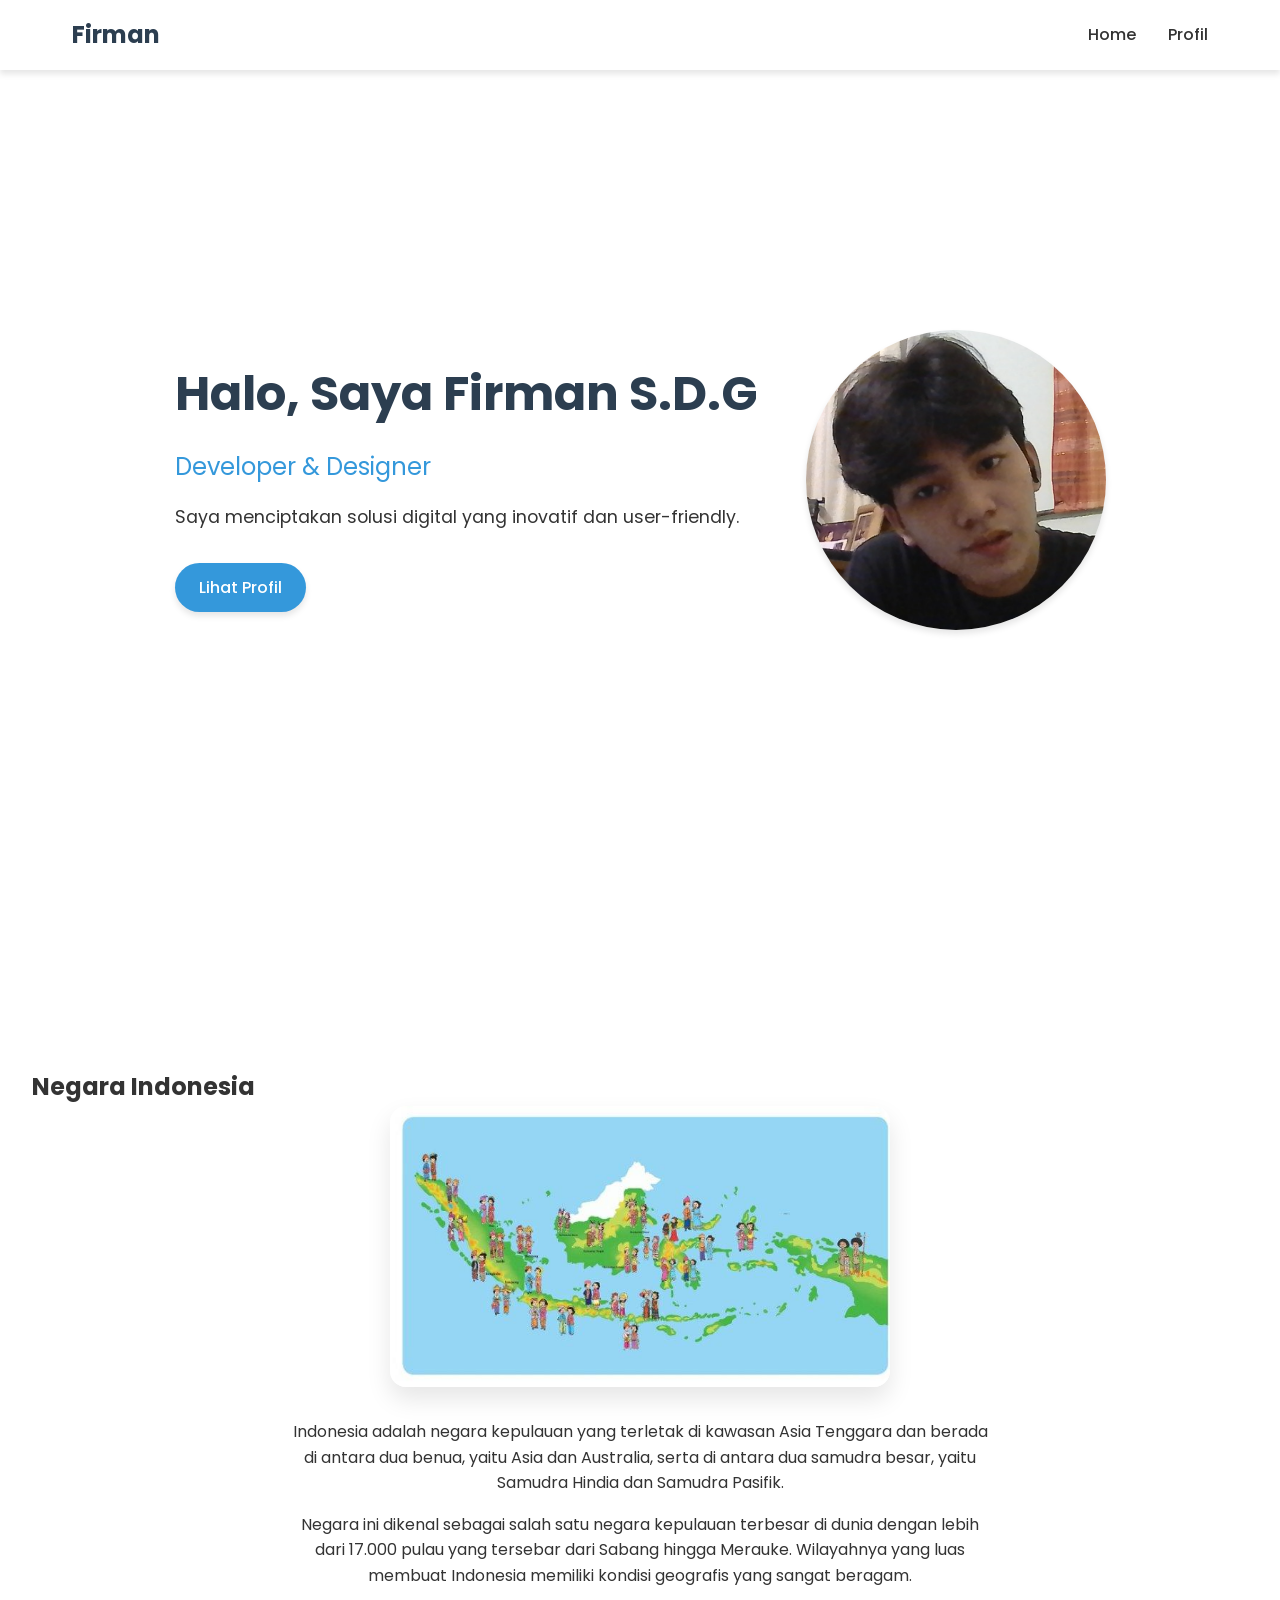
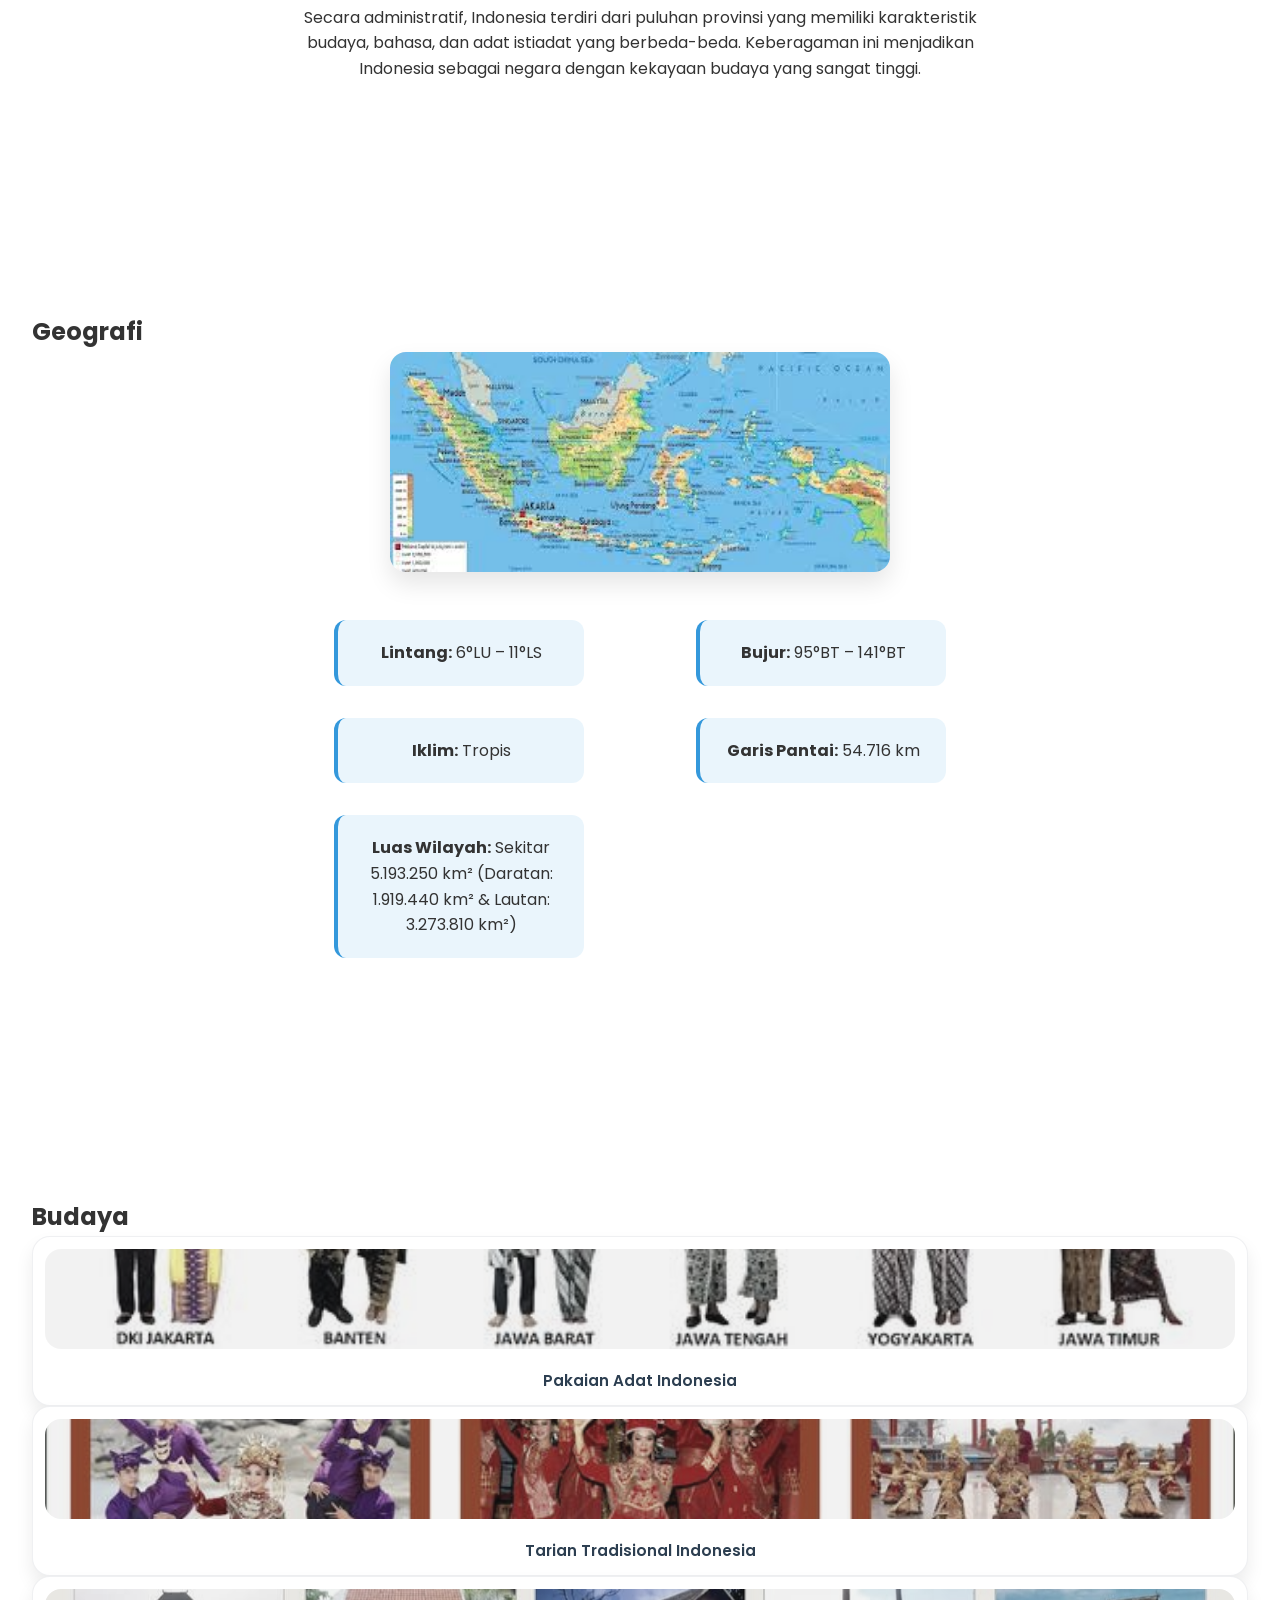
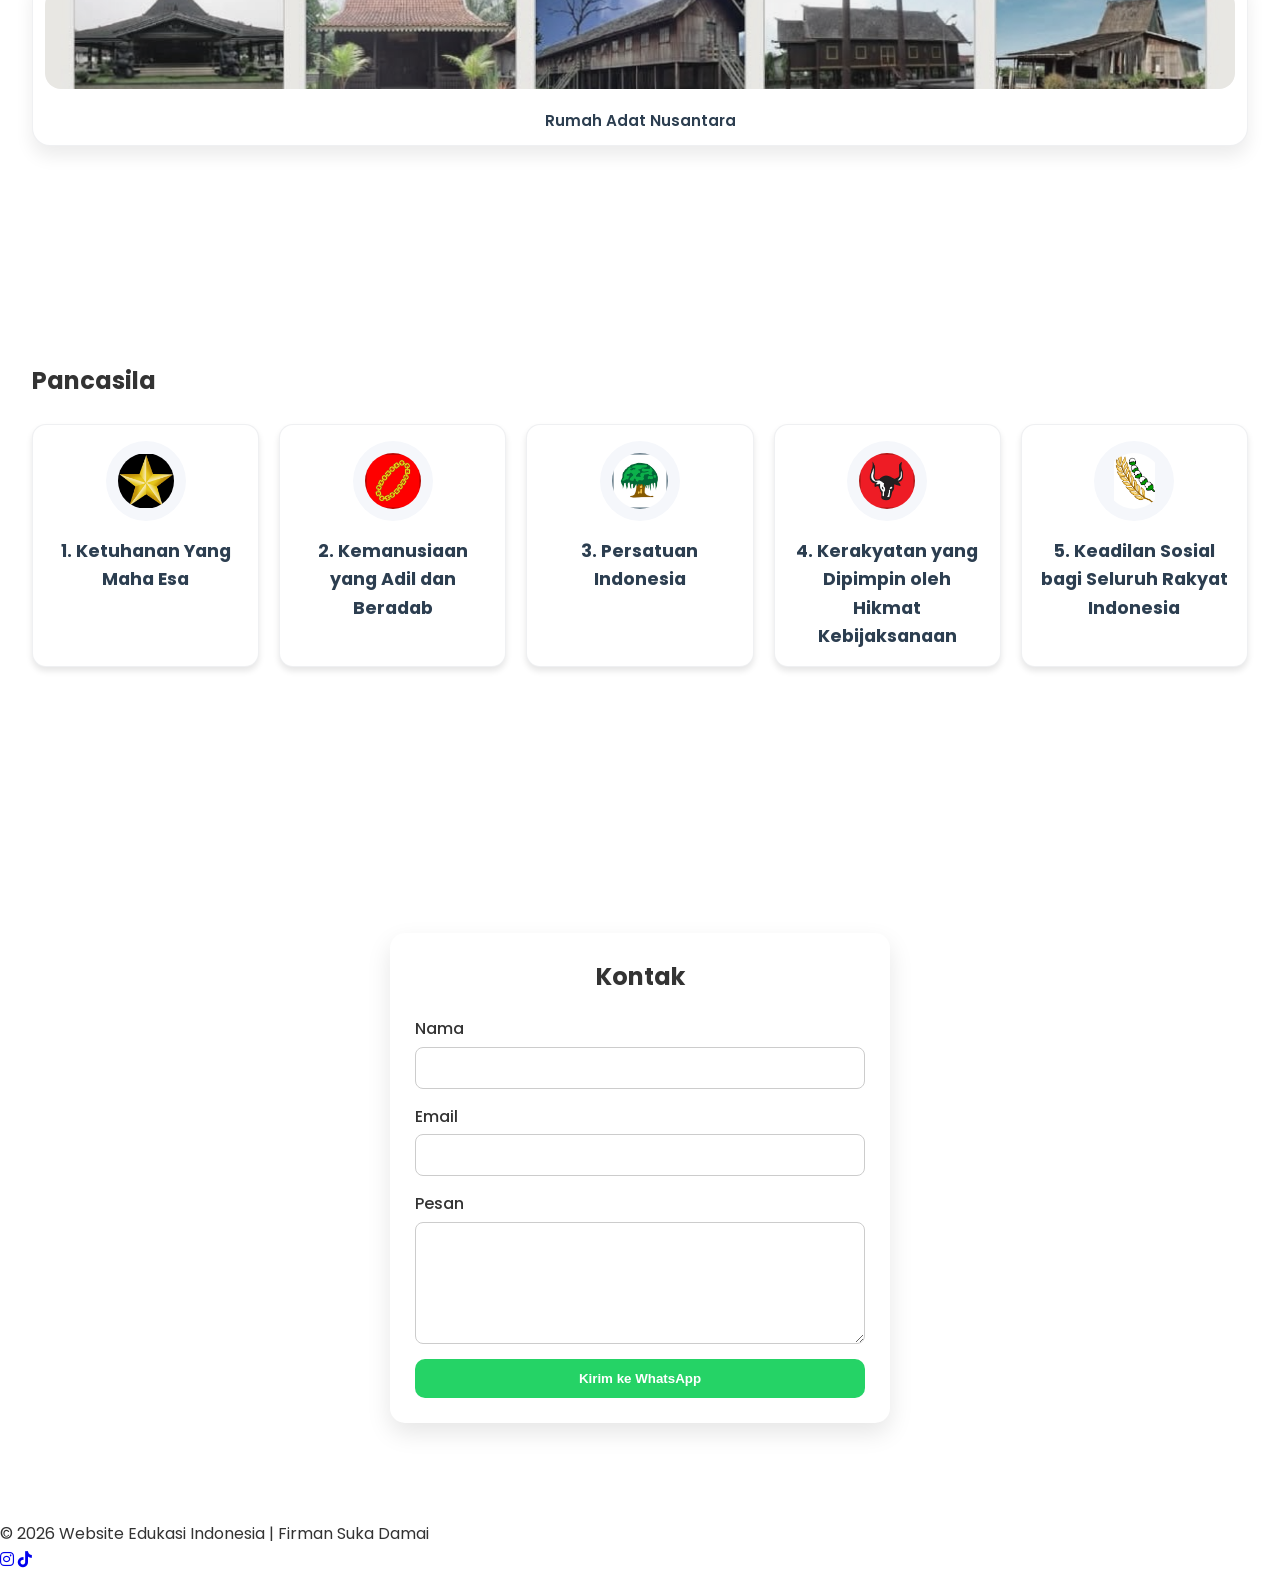
==== index.html/index.html @ d07eb5ac "Add complete website files: HTML, CSS, JS, and images" ====
<!DOCTYPE html>
<html lang="id">
<head>
    <meta charset="UTF-8">
    <meta name="viewport" content="width=device-width, initial-scale=1.0">
    <title>Portfolio - Firman Suka Damai</title>
    <meta name="description" content="Portfolio profesional sebagai developer">
    <meta name="author" content="Firman Suka Damai">
    <link href="https://fonts.googleapis.com/css2?family=Poppins:wght@300;400;500;600;700&display=swap" rel="stylesheet">
    <link rel="stylesheet" href="https://cdnjs.cloudflare.com/ajax/libs/font-awesome/6.5.0/css/all.min.css">
    <link rel="stylesheet" href="css/style.css">
</head>
<body>
    <!-- Modal untuk Galeri Profil -->
    <div id="profileModal" class="modal">
        <div class="modal-content">
            <span class="close-btn">&times;</span>
            <img id="modal-img" src="" alt="" class="modal-img">
            <h3 id="modal-title"></h3>
            <p id="modal-desc"></p>
        </div>
    </div>
    <header>
        <nav>
            <div class="logo">Firman</div>
            <ul class="nav-links">
                <li><a href="#slide-1">Home</a></li>
                <li><a href="profile.html">Profil</a></li>
            </ul>
            <button class="hamburger"><i class="fas fa-bars"></i></button>
        </nav>
    </header>

    <main>
        <!-- Hero Section -->
        <section id="slide-1" class="hero-section">
            <div class="slide-container">
                <div class="slide-content">
                    <h1>Halo, Saya Firman S.D.G</h1>
                    <p class="subtitle">Developer & Designer</p>
                    <p class="description">Saya menciptakan solusi digital yang inovatif dan user-friendly.</p>
                    <a href="profile.html" class="btn-primary">Lihat Profil</a>
                </div>
                <div class="slide-image">
                    <img src="../imagesga/foto-profil.png" alt="Firman - Close Up" class="profile-img">
                </div>
            </div>
        </section>

        <section id="about" class="content-section">
            <h2>Negara Indonesia</h2>
            <div class="section-content">
            <!-- Gambar peta yang bisa diklik -->
            <img src="images/peta.jpg" 
                alt="Peta Indonesia" 
                id="negaraImage"
                class="interactive"
                data-title="Negara Indonesia"
                data-img="images/peta.jpg"
                data-desc="Indonesia adalah negara kepulauan terbesar di dunia dengan lebih dari 17.000 pulau yang tersebar dari Sabang hingga Merauke. Terletak di kawasan Asia Tenggara, Indonesia berada di antara dua benua (Asia dan Australia) serta dua samudra besar (Hindia dan Pasifik). Keberagaman budaya, bahasa, dan adat istiadat membuat Indonesia kaya akan warisan budaya dan tradisi.">

            <div>
            <p>Indonesia adalah negara kepulauan yang terletak di kawasan Asia Tenggara dan berada di antara dua benua, yaitu Asia dan Australia, serta di antara dua samudra besar, yaitu Samudra Hindia dan Samudra Pasifik.</p>
            <p>Negara ini dikenal sebagai salah satu negara kepulauan terbesar di dunia dengan lebih dari 17.000 pulau yang tersebar dari Sabang hingga Merauke. Wilayahnya yang luas membuat Indonesia memiliki kondisi geografis yang sangat beragam.</p>
            <p>Secara administratif, Indonesia terdiri dari puluhan provinsi yang memiliki karakteristik budaya, bahasa, dan adat istiadat yang berbeda-beda. Keberagaman ini menjadikan Indonesia sebagai negara dengan kekayaan budaya yang sangat tinggi.</p>
        </div>
    </div>
    </section>

<!-- Modal Negara -->
        <div id="negaraModal" class="modal">
        <div class="modal-content">
            <span class="close-btn">&times;</span>
            <h3 id="modal-title-negara"></h3>
            <img id="modal-img-negara" src="" alt="" class="modal-img">
            <p id="modal-desc-negara"></p>
        </div>
        </div>

        <section id="geography" class="content-section">
  <h2>Geografi</h2>
  <div class="section-content">
    <!-- Gambar yang bisa diklik -->
    <img src="images/letakindo.jpg" 
         alt="Letak Geografis Indonesia" 
         id="geoImage"
         class="interactive"
         data-title="Letak Geografis Indonesia"
         data-img="images/letakindo.jpg"
         data-desc="Indonesia berada di antara dua benua, Asia dan Australia, serta di antara dua samudra besar: Samudra Hindia dan Pasifik. Letak geografis ini membuat Indonesia memiliki keanekaragaman flora, fauna, budaya, dan kondisi iklim tropis.">
    
    <div>
      <ul class="list-items">
        <li><strong>Lintang:</strong> 6°LU – 11°LS</li>
        <li><strong>Bujur:</strong> 95°BT – 141°BT</li>
        <li><strong>Iklim:</strong> Tropis</li>
        <li><strong>Garis Pantai:</strong> 54.716 km</li>
        <li><strong>Luas Wilayah:</strong> Sekitar 5.193.250 km² (Daratan: 1.919.440 km² & Lautan: 3.273.810 km²)</li>
      </ul>
    </div>
  </div>
</section>

<!-- Modal Geografi -->
<div id="geografiModal" class="modal">
  <div class="modal-content">
    <span class="close-btn">&times;</span>
    <h3 id="modal-title-geo"></h3>
    <img id="modal-img-geo" src="" alt="" class="modal-img">
    <p id="modal-desc-geo"></p>
  </div>
</div>

        <section id="culture" class="content-section">
            <h2>Budaya</h2>
        <div class="gallery-item" 
            data-title="Pakaian Adat Indonesia" 
            data-img="images/pakaianadat.jpg" 
            data-desc="Pakaian adat Indonesia merupakan salah satu bentuk kekayaan budaya yang mencerminkan identitas, tradisi, serta nilai-nilai yang dimiliki oleh setiap daerah di Indonesia. Setiap provinsi memiliki pakaian adat yang berbeda, baik dari segi bentuk, warna, bahan, maupun makna simbolis yang terkandung di dalamnya. Pakaian adat biasanya digunakan pada acara-acara penting seperti upacara adat, pernikahan, perayaan budaya, dan kegiatan resmi lainnya. Keberagaman pakaian adat ini menunjukkan betapa kayanya budaya bangsa Indonesia, sekaligus menjadi simbol persatuan dalam keberagaman yang sejalan dengan semangat Bhinneka Tunggal Ika.">
            <img src="images/pakaianadat.jpg" alt="Pakaian Adat" class="interactive">
            <p class="gallery-caption">Pakaian Adat Indonesia</p>
        </div>

        <div class="gallery-item" 
            data-title="Tarian Tradisional Indonesia" 
            data-img="images/tarian.jpg" 
            data-desc="Tarian adat Indonesia merupakan bagian penting dari warisan budaya yang menggambarkan nilai, tradisi, serta cerita kehidupan masyarakat di setiap daerah. Setiap daerah di Indonesia memiliki tarian khas dengan gerakan, kostum, serta iringan musik tradisional yang berbeda-beda. Tarian adat biasanya ditampilkan dalam berbagai acara seperti upacara adat, penyambutan tamu, perayaan budaya, hingga pertunjukan seni.">
            <img src="images/tarian.jpg" alt="Tarian Tradisional" class="interactive">
            <p class="gallery-caption">Tarian Tradisional Indonesia</p>
        </div>

        <div class="gallery-item" 
            data-title="Rumah Adat Nusantara" 
            data-img="images/rumah.jpg" 
            data-desc="Rumah adat Indonesia merupakan salah satu bentuk warisan budaya yang mencerminkan karakteristik, tradisi, serta nilai-nilai yang dimiliki oleh setiap daerah di Indonesia. Setiap provinsi memiliki arsitektur rumah adat yang berbeda, baik dari segi bentuk, bahan, maupun fungsi. Rumah adat biasanya dibangun dengan material alami dan dirancang untuk memenuhi kebutuhan hidup masyarakat setempat. Keberagaman rumah adat ini menunjukkan betapa kayanya budaya bangsa Indonesia, sekaligus menjadi simbol persatuan dalam keberagaman yang sejalan dengan semangat Bhinneka Tunggal Ika.">
        <img src="images/rumah.jpg" alt="Rumah Adat" class="interactive">
            <p class="gallery-caption">Rumah Adat Nusantara</p>
        </div>
    </section>

        <section id="pancasila" class="content-section">
            <h2>Pancasila</h2>
            <div class="pancasila-grid">

        <div class="pancasila-card" 
             data-title="Ketuhanan Yang Maha Esa" 
             data-img="../imagesga/pancasila1.jpg" 
             data-desc="Sila pertama Pancasila menegaskan bahwa Indonesia mengakui adanya Tuhan Yang Maha Esa sebagai sumber dari segala hukum dan nilai kehidupan berbangsa dan bernegara. Sila ini menegaskan bahwa Indonesia adalah negara yang berdasarkan pada kepercayaan kepada Tuhan, namun tetap menjunjung tinggi kebebasan beragama bagi seluruh warga negara.">
            <img src="../imagesga/pancasila1.jpg" alt="Ketuhanan Yang Maha Esa" class="pancasila-card-logo">
            <h3>1. Ketuhanan Yang Maha Esa</h3>
        </div>

        <div class="pancasila-card" 
             data-title="Kemanusiaan yang Adil dan Beradab" 
             data-img="../imagesga/pancasila2.jpg" 
             data-desc="Sila kedua Pancasila menegaskan bahwa Indonesia menjunjung tinggi nilai-nilai kemanusiaan yang adil dan beradab. Sila ini menekankan pentingnya menghormati hak asasi manusia, menjaga keadilan sosial, serta memperlakukan sesama manusia dengan sikap yang beradab.">
            <img src="../imagesga/pancasila2.jpg" alt="Kemanusiaan yang Adil dan Beradab" class="pancasila-card-logo">
            <h3>2. Kemanusiaan yang Adil dan Beradab</h3>
        </div>

        <div class="pancasila-card" 
             data-title="Persatuan Indonesia" 
             data-img="../imagesga/pancasila3.jpg" 
             data-desc="Sila ketiga Pancasila menegaskan pentingnya persatuan dan kesatuan bangsa Indonesia. Sila ini menekankan bahwa seluruh rakyat Indonesia harus bersatu dalam semangat Bhinneka Tunggal Ika, yang berarti berbagai perbedaan harus dihormati dan dijaga keberagamannya.">
            <img src="../imagesga/pancasila3.jpg" alt="Persatuan Indonesia" class="pancasila-card-logo">
            <h3>3. Persatuan Indonesia</h3>
        </div>

        <div class="pancasila-card" 
             data-title="Kerakyatan yang Dipimpin oleh Hikmat Kebijaksanaan" 
             data-img="../imagesga/pancasila4.jpg" 
             data-desc="Sila keempat Pancasila menegaskan bahwa Indonesia menganut sistem pemerintahan yang berdasarkan pada kerakyatan yang dipimpin oleh hikmat kebijaksanaan dalam permusyawaratan/perwakilan. Sila ini menekankan pentingnya demokrasi yang berlandaskan musyawarah untuk mufakat.">
            <img src="../imagesga/pancasila4.jpg" alt="Kerakyatan yang Dipimpin oleh Hikmat Kebijaksanaan" class="pancasila-card-logo">
            <h3>4. Kerakyatan yang Dipimpin oleh Hikmat Kebijaksanaan</h3>
        </div>

        <div class="pancasila-card" 
             data-title="Keadilan Sosial bagi Seluruh Rakyat Indonesia" 
             data-img="../imagesga/pancasila5.jpg" 
             data-desc="Sila kelima Pancasila menegaskan pentingnya keadilan dalam kehidupan masyarakat. Setiap warga negara memiliki hak dan kewajiban yang sama dalam berbagai bidang.">
            <img src="../imagesga/pancasila5.jpg" alt="Keadilan Sosial bagi Seluruh Rakyat Indonesia" class="pancasila-card-logo">
            <h3>5. Keadilan Sosial bagi Seluruh Rakyat Indonesia</h3>
        </div>

        </div>
    </section>

    <div id="pancasilaModal" class="modal">
        <div class="modal-content">
            <span class="close-btn">&times;</span>
            <h3 id="modal-title-pancasila"></h3>
            <p id="modal-desc-pancasila"></p>
        </div>
    </div>

        <section id="contact" class="content-section">
    <div class="contact-container">
        <h2>Kontak</h2>
        <form id="contactForm" class="contact-form">
            <div class="form-group">
                <label for="nama">Nama</label>
                <input type="text" id="nama" name="nama" required>
            </div>

            <div class="form-group">
                <label for="email">Email</label>
                <input type="email" id="email" name="email" required>
            </div>

            <div class="form-group">
                <label for="pesan">Pesan</label>
                <textarea id="pesan" name="pesan" rows="5" required></textarea>
            </div>

            <button type="submit" class="btn">Kirim ke WhatsApp</button>
        </form>
    </div>
</section>
    </main>

    <footer>
        <p>© 2026 Website Edukasi Indonesia | Firman Suka Damai</p>
        <div class="social-links">
            <a href="https://instagram.com/c.hriisss__" target="_blank"><i class="fa-brands fa-instagram"></i></a>
            <a href="https://tiktok.com/@orchrisss" target="_blank"><i class="fa-brands fa-tiktok"></i></a>
        </div>
    </footer>

    <script src="js/script.js"></script>
</body>
</html>
---- index.html/css/style.css ----
/* Reset dan Variabel */
* {
    margin: 0;
    padding: 0;
    box-sizing: border-box;
}

:root {
    --primary-color: #2c3e50;
    --secondary-color: #34495e;
    --accent-color: #3498db;
    --light-color: #ecf0f1;
    --dark-color: #2c3e50;
    --text-color: #333;
    --shadow: 0 4px 6px rgba(0, 0, 0, 0.1);
    --transition: all 0.3s ease;
    --font-family: 'Poppins', sans-serif;
}

/* Utility Classes */
.container {
    max-width: 1200px;
    margin: 0 auto;
    padding: 0 2rem;
}

.text-center {
    text-align: center;
}

.mb-1 { margin-bottom: 0.5rem; }
.mb-2 { margin-bottom: 1rem; }
.mb-3 { margin-bottom: 1.5rem; }
.mb-4 { margin-bottom: 2rem; }

.mt-1 { margin-top: 0.5rem; }
.mt-2 { margin-top: 1rem; }
.mt-3 { margin-top: 1.5rem; }
.mt-4 { margin-top: 2rem; }

.flex {
    display: flex;
}

.flex-column {
    flex-direction: column;
}

.items-center {
    align-items: center;
}

.justify-center {
    justify-content: center;
}

.gap-1 { gap: 0.5rem; }
.gap-2 { gap: 1rem; }
.gap-3 { gap: 1.5rem; }
.gap-4 { gap: 2rem; }

body {
    font-family: var(--font-family);
    color: var(--text-color);
    line-height: 1.6;
    overflow-x: hidden;
    margin: 0;
    padding: 0;
    min-height: 100vh;
}

html {
    height: 100%;
}

/* Header */
header {
    position: fixed;
    top: 0;
    width: 100%;
    background: rgba(255, 255, 255, 0.95);
    backdrop-filter: blur(10px);
    z-index: 1000;
    box-shadow: var(--shadow);
}

nav {
    display: flex;
    justify-content: space-between;
    align-items: center;
    padding: 1rem 2rem;
    max-width: 1200px;
    margin: 0 auto;
}

.logo {
    font-size: 1.5rem;
    font-weight: 700;
    color: var(--primary-color);
}

.nav-links {
    display: flex;
    list-style: none;
    gap: 2rem;
}

.nav-links a {
    text-decoration: none;
    color: var(--text-color);
    font-weight: 500;
    transition: var(--transition);
    position: relative;
}

.nav-links a:hover,
.nav-links a.active {
    color: var(--accent-color);
}

.nav-links a::after {
    content: '';
    position: absolute;
    width: 0;
    height: 2px;
    bottom: -5px;
    left: 0;
    background: var(--accent-color);
    transition: var(--transition);
}

.nav-links a:hover::after,
.nav-links a.active::after {
    width: 100%;
}

.hamburger {
    display: none;
    background: none;
    border: none;
    font-size: 1.5rem;
    color: var(--text-color);
    cursor: pointer;
}

/* Hero Section */
.hero-section {
    min-height: 100vh;
    display: flex;
    align-items: center;
    justify-content: center;
    padding: 2rem;
    padding-top: 100px; /* Account for fixed header */
}

.slide-container {
    display: flex;
    align-items: center;
    justify-content: center;
    gap: 3rem;
    width: 100%;
    max-width: 1000px;
    flex-wrap: wrap;
}

.slide.active {
    opacity: 1;
    transform: translateX(0);
}

.slide-content h1 {
    font-size: 3rem;
    font-weight: 700;
    margin-bottom: 1rem;
    color: var(--primary-color);
}

.slide-content h2 {
    font-size: 2.5rem;
    font-weight: 600;
    margin-bottom: 1.5rem;
    color: var(--primary-color);
}

.subtitle {
    font-size: 1.5rem;
    color: var(--accent-color);
    margin-bottom: 1rem;
}

.description {
    font-size: 1.1rem;
    margin-bottom: 2rem;
    color: var(--text-color);
}

.btn-primary {
    display: inline-block;
    padding: 0.75rem 1.5rem;
    background: var(--accent-color);
    color: white;
    text-decoration: none;
    border-radius: 50px;
    font-weight: 500;
    transition: var(--transition);
    box-shadow: var(--shadow);
}

.btn-primary:hover {
    background: var(--secondary-color);
    transform: translateY(-2px);
    box-shadow: 0 6px 12px rgba(0, 0, 0, 0.15);
}

.profile-img {
    width: 300px;
    height: 300px;
    border-radius: 50%;
    object-fit: cover;
    box-shadow: var(--shadow);
    transition: var(--transition);
    max-width: 100%;
}

.profile-img:hover {
    transform: scale(1.05);
    box-shadow: 0 8px 25px rgba(0, 0, 0, 0.2);
}

/* Info Grid */
.info-grid {
    display: grid;
    grid-template-columns: repeat(auto-fit, minmax(200px, 1fr));
    gap: 1rem;
    margin: 2rem 0;
}

.info-item {
    display: flex;
    align-items: center;
    gap: 0.5rem;
    padding: 1rem;
    background: var(--light-color);
    border-radius: 10px;
    box-shadow: var(--shadow);
}

.info-item i {
    color: var(--accent-color);
    font-size: 1.2rem;
}

/* Skills */
.skills-grid {
    display: grid;
    grid-template-columns: repeat(auto-fit, minmax(250px, 1fr));
    gap: 1.5rem;
    margin: 2rem 0;
}

.skill-item {
    text-align: center;
    padding: 1.5rem;
    background: white;
    border-radius: 10px;
    box-shadow: var(--shadow);
    transition: var(--transition);
}

.skill-item:hover {
    transform: translateY(-5px);
    box-shadow: 0 8px 16px rgba(0, 0, 0, 0.15);
}

.skill-item i {
    font-size: 3rem;
    color: var(--accent-color);
    margin-bottom: 1rem;
}

.skill-item h3 {
    margin-bottom: 1rem;
    color: var(--primary-color);
}

.progress-bar {
    width: 100%;
    height: 8px;
    background: var(--light-color);
    border-radius: 4px;
    overflow: hidden;
}

.progress {
    height: 100%;
    background: linear-gradient(90deg, var(--accent-color), var(--secondary-color));
    border-radius: 4px;
    transition: width 1s ease;
}

/* Experience */
.experience-list {
    display: flex;
    flex-direction: column;
    gap: 2rem;
}

.experience-item {
    padding: 2rem;
    background: white;
    border-radius: 10px;
    box-shadow: var(--shadow);
    border-left: 4px solid var(--accent-color);
    transition: var(--transition);
}

.experience-item:hover {
    transform: translateY(-3px);
    box-shadow: 0 6px 12px rgba(0, 0, 0, 0.15);
}

.experience-item h3 {
    color: var(--primary-color);
    margin-bottom: 0.5rem;
}

.company {
    color: var(--accent-color);
    font-weight: 500;
    margin-bottom: 0.25rem;
}

.period {
    color: var(--text-color);
    opacity: 0.7;
    font-size: 0.9rem;
    margin-bottom: 1rem;
}

/* Profile Sections */
.profile-section {
    margin-bottom: 2rem;
    padding: 1.5rem;
    background: rgba(255, 255, 255, 0.05);
    border-radius: 10px;
    border-left: 4px solid var(--primary-color);
}

.profile-section h3 {
    color: var(--primary-color);
    font-size: 1.3rem;
    margin-bottom: 1rem;
    font-weight: 600;
}

.profile-section ul {
    list-style: none;
    padding: 0;
}

.profile-section li {
    margin-bottom: 0.5rem;
    padding-left: 1rem;
    position: relative;
}

.profile-section li::before {
    content: "✓";
    color: var(--primary-color);
    font-weight: bold;
    position: absolute;
    left: 0;
}

.profile-section strong {
    color: var(--primary-color);
}

/* Profile Gallery */
.profile-gallery {
    display: grid;
    grid-template-columns: repeat(auto-fit, minmax(170px, 1fr));
    gap: 1rem;
    margin-top: 2rem;
    overflow-x: auto;
    padding-bottom: 0.5rem;
    scroll-snap-type: x mandatory;
}

.profile-gallery::-webkit-scrollbar {
    height: 8px;
}

.profile-gallery::-webkit-scrollbar-thumb {
    background: rgba(44, 62, 80, 0.35);
    border-radius: 999px;
}

.gallery-item {
    text-align: center;
    background: #ffffff;
    border-radius: 18px;
    box-shadow: 0 10px 18px rgba(0, 0, 0, 0.08);
    padding: 0.85rem;
    cursor: pointer;
    transition: transform 0.25s ease, box-shadow 0.25s ease;
    overflow: hidden;
    border: 1px solid rgba(52, 73, 94, 0.08);
    scroll-snap-align: start;
}

.gallery-item:hover {
    transform: translateY(-4px);
    box-shadow: 0 16px 24px rgba(0, 0, 0, 0.12);
}

.gallery-item img {
    width: 100%;
    height: 110px;
    object-fit: cover;
    border-radius: 16px;
    margin-bottom: 0.75rem;
    transition: transform 0.25s ease, filter 0.25s ease;
    filter: grayscale(50%) contrast(0.9);
    background: #f1f6fb;
}

.gallery-item:hover img {
    transform: scale(1.03);
    filter: grayscale(0%) contrast(1.05);
}

.gallery-item p {
    font-weight: 600;
    color: var(--primary-color);
    margin: 0;
    font-size: 0.95rem;
}

.gallery-item.clicked {
    animation: clickEffect 0.25s ease;
}

@keyframes clickEffect {
    0% {
        transform: scale(1);
    }
    50% {
        transform: scale(0.95);
    }
    100% {
        transform: scale(1);
    }
}

/* Geography Section */
#geography .section-content {
    display: flex;
    flex-direction: column;
    align-items: center;
    gap: 2rem;
    text-align: center;
}

#geography .section-content img {
    max-width: 500px;
    width: 100%;
    height: auto;
    border-radius: 16px;
    box-shadow: 0 12px 24px rgba(0, 0, 0, 0.1);
    transition: transform 0.3s ease;
}

#geography .section-content img:hover {
    transform: scale(1.02);
}

#geography .section-content div {
    max-width: 700px;
    margin: 0 auto;
    width: 100%;
}

#geography .list-items {
    list-style: none;
    padding: 0;
    display: grid;
    grid-template-columns: repeat(auto-fit, minmax(220px, 1fr));
    gap: 1.5rem;
    text-align: center;
    justify-items: center;
}

#geography .list-items li {
    background: rgba(52, 152, 219, 0.1);
    padding: 1.25rem;
    border-radius: 12px;
    border-left: 4px solid var(--accent-color);
    transition: transform 0.3s ease, box-shadow 0.3s ease;
    width: 100%;
    max-width: 250px;
}

#geography .list-items li:hover {
    transform: translateY(-3px);
    box-shadow: 0 8px 16px rgba(0, 0, 0, 0.1);
}

/* About Section (Negara Indonesia) */
#about .section-content {
    display: flex;
    flex-direction: column;
    align-items: center;
    gap: 2rem;
    text-align: center;
}

#about .section-content img {
    max-width: 500px;
    width: 100%;
    height: auto;
    border-radius: 16px;
    box-shadow: 0 12px 24px rgba(0, 0, 0, 0.1);
    transition: transform 0.3s ease;
    cursor: pointer;
}

#about .section-content img:hover {
    transform: scale(1.02);
}

#about .section-content div {
    max-width: 700px;
    margin: 0 auto;
    width: 100%;
}

.pancasila-grid {
    display: grid;
    grid-template-columns: repeat(auto-fit, minmax(220px, 1fr));
    gap: 1.25rem;
    margin-top: 1.5rem;
}

.pancasila-card {
    padding: 1rem;
    background: white;
    border-radius: 14px;
    box-shadow: var(--shadow);
    cursor: pointer;
    transition: var(--transition);
    border: 1px solid rgba(52, 73, 94, 0.08);
    min-height: 220px;
    display: flex;
    flex-direction: column;
    align-items: center;
    justify-content: flex-start;
    text-align: center;
}

.pancasila-card-logo {
    width: 80px;
    height: 80px;
    object-fit: contain;
    border-radius: 50%;
    margin-bottom: 1rem;
    background: #f5f7fb;
    padding: 0.75rem;
}

.pancasila-card:hover {
    transform: translateY(-5px);
    box-shadow: 0 12px 24px rgba(0, 0, 0, 0.12);
}

.pancasila-card h3 {
    font-size: 1.1rem;
    color: var(--primary-color);
    margin: 0;
}

/* Modal */
.modal {
    display: none;
    position: fixed;
    z-index: 2000;
    left: 0;
    top: 0;
    width: 100%;
    height: 100%;
    background-color: rgba(0, 0, 0, 0.8);
    backdrop-filter: blur(5px);
}

.modal-content {
    background-color: white;
    margin: 5% auto;
    padding: 2rem;
    border-radius: 15px;
    max-width: 600px;
    text-align: center;
    position: relative;
    box-shadow: 0 10px 30px rgba(0, 0, 0, 0.3);
    animation: modalFadeIn 0.3s ease;
    max-height: 80vh;
    overflow-y: auto;
}

@keyframes modalFadeIn {
    from {
        opacity: 0;
        transform: translateY(-100px);
    }
    to {
        opacity: 1;
        transform: translateY(0);
    }
}

.modal-content .modal-img {
    width: 100%;
    max-height: 300px;
    object-fit: cover;
    border-radius: 10px;
    margin: 1rem 0;
    box-shadow: var(--shadow);
}

.modal-logo {
    width: 120px;
    max-width: 100%;
    height: auto;
    display: block;
    margin: 0.75rem auto;
    border-radius: 12px;
    box-shadow: var(--shadow);
}

.close-btn {
    position: absolute;
    top: 15px;
    right: 20px;
    font-size: 2rem;
    font-weight: bold;
    color: var(--text-color);
    cursor: pointer;
    transition: var(--transition);
}

.close-btn:hover {
    color: var(--accent-color);
    transform: scale(1.1);
}

/* Profile Card Modal */
.profile-card-modal {
    text-align: center;
    max-width: 600px;
    margin: 0 auto;
}

.profile-info-modal {
    width: 100%;
}

.profile-info-modal .badge {
    background: var(--accent-color);
    color: white;
    padding: 0.5rem 1rem;
    border-radius: 20px;
    font-size: 0.8rem;
    font-weight: 600;
    display: inline-block;
    margin-bottom: 1rem;
}

.profile-info-modal h2 {
    color: var(--primary-color);
    margin-bottom: 1rem;
}

.profile-info-modal p {
    margin-bottom: 1.5rem;
    line-height: 1.6;
}

.skill-tags {
    display: flex;
    flex-wrap: wrap;
    gap: 0.5rem;
    margin-bottom: 1.5rem;
    justify-content: center;
}

.skill-tags span {
    background: rgba(52, 152, 219, 0.1);
    color: var(--accent-color);
    padding: 0.25rem 0.75rem;
    border-radius: 15px;
    font-size: 0.9rem;
    font-weight: 500;
}

.profile-social {
    display: flex;
    gap: 1rem;
    justify-content: center;
}

.profile-social a {
    color: var(--text-color);
    font-size: 1.5rem;
    transition: var(--transition);
}

.profile-social a:hover {
    color: var(--accent-color);
    transform: scale(1.1);
}

/* Responsive */
@media (max-width: 1024px) {
    .slide-content h1 {
        font-size: 2.5rem;
    }

    .slide-content h2 {
        font-size: 2rem;
    }

    .profile-img {
        width: 250px;
        height: 250px;
    }

    .skills-grid {
        grid-template-columns: repeat(auto-fit, minmax(200px, 1fr));
    }
}

@media (max-width: 768px) {
    nav {
        padding: 1rem;
    }

    .nav-links {
        display: none;
        position: absolute;
        top: 100%;
        left: 0;
        width: 100%;
        background: white;
        flex-direction: column;
        padding: 1rem;
        box-shadow: var(--shadow);
    }

    .nav-links.active {
        display: flex;
    }

    .hamburger {
        display: block;
    }

    .hero-section {
        padding: 2rem 1rem;
        min-height: calc(100vh - 80px);
    }

    .slide-container {
        flex-direction: column;
        gap: 2rem;
        text-align: center;
        width: 100%;
        max-width: 100%;
    }

    .slide-content h1 {
        font-size: 2rem;
    }

    .slide-content h2 {
        font-size: 1.8rem;
    }

    .slide-image {
        margin: 0;
        display: flex;
        justify-content: center;
        align-items: center;
    }

    .profile-img {
        width: 200px;
        height: 200px;
    }

    .content-section {
        padding: 2rem 1rem;
        margin-top: 80px; /* Adjusted for mobile */
    }

    .content-section h2 {
        font-size: 1.8rem;
        margin-bottom: 2rem;
    }

    .section-content {
        flex-direction: column;
        gap: 1.5rem;
    }

    .interactive {
        width: 100%;
        max-width: 300px;
        height: auto;
    }

    .gallery-item {
        margin-bottom: 1.5rem;
    }

    .pancasila-grid {
        grid-template-columns: 1fr;
        gap: 1rem;
    }

    .pancasila-card {
        padding: 1rem;
    }

    .pancasila-card-logo {
        width: 60px;
        height: 60px;
    }

    .contact-container {
        padding: 1rem;
    }
}

    .skills-grid {
        grid-template-columns: repeat(auto-fit, minmax(150px, 1fr));
        gap: 1rem;
    }

    .experience-list {
        gap: 1.5rem;
    }

    .profile-gallery {
        grid-template-columns: repeat(auto-fit, minmax(150px, 1fr));
        gap: 1rem;
        overflow-x: visible;
    }

    .gallery-item {
        padding: 0.75rem;
    }

    .gallery-item img {
        height: 100px;
    }



@media (max-width: 480px) {
    nav {
        padding: 0.75rem;
    }

    .logo {
        font-size: 1.2rem;
    }

    .slide-content h1 {
        font-size: 1.8rem;
    }

    .slide-content h2 {
        font-size: 1.5rem;
    }

    .subtitle {
        font-size: 1.2rem;
    }

    .description {
        font-size: 1rem;
    }

    .profile-img {
        width: 150px;
        height: 150px;
    }

    .skills-grid {
        grid-template-columns: 1fr;
    }

    .skill-item {
        padding: 1rem;
    }

    .experience-item {
        padding: 1.5rem;
    }

    .info-item {
        padding: 0.75rem;
        flex-direction: column;
        text-align: center;
        gap: 0.5rem;
    }

    .modal-content {
        margin: 2% auto;
        padding: 1.5rem;
        max-width: 95%;
    }

    .modal-content .modal-img {
        max-height: 200px;
    }

    .profile-card-modal {
        text-align: center;
    }
}   

.contact-container {
    max-width: 500px;
    margin: 50px auto;
    padding: 25px;
    background: #ffffff;
    border-radius: 15px;
    box-shadow: 0 10px 25px rgba(0,0,0,0.1);
}

.contact-container h2 {
    text-align: center;
    margin-bottom: 20px;
}

.form-group {
    margin-bottom: 15px;
    display: flex;
    flex-direction: column;
}

.form-group label {
    margin-bottom: 5px;
    font-weight: 500;
}

.form-group input,
.form-group textarea {
    padding: 10px;
    border: 1px solid #ccc;
    border-radius: 8px;
    font-family: 'Poppins', sans-serif;
    transition: 0.3s;
}

.form-group input:focus,
.form-group textarea:focus {
    border-color: #4CAF50;
    outline: none;
}

.btn {
    width: 100%;
    padding: 12px;
    background: #25D366;
    color: white;
    border: none;
    border-radius: 10px;
    font-weight: 600;
    cursor: pointer;
    transition: 0.3s;
}

.btn:hover {
    background: #1ebe5d;
}

/* Profile Card */
.profile-card {
    display: flex;
    flex-direction: column;
    align-items: center;
    gap: 2rem;
    padding: 2rem;
    background: white;
    border-radius: 15px;
    box-shadow: 0 8px 20px rgba(0, 0, 0, 0.1);
    max-width: 600px;
    margin: 0 auto;
}

.profile-image {
    display: flex;
    align-items: center;
    justify-content: center;
    width: 100%;
}

.profile-image img {
    width: 250px;
    height: 250px;
    object-fit: cover;
    border-radius: 15px;
    box-shadow: 0 6px 15px rgba(0, 0, 0, 0.15);
    transition: transform 0.3s ease;
}

.profile-image img:hover {
    transform: scale(1.05);
}

.profile-info {
    text-align: center;
    width: 100%;
}

.profile-info .badge {
    background: var(--accent-color);
    color: white;
    padding: 0.5rem 1rem;
    border-radius: 20px;
    font-size: 0.8rem;
    font-weight: 600;
    display: inline-block;
    margin-bottom: 1rem;
}

.profile-info h2 {
    font-size: 2rem;
    color: var(--primary-color);
    margin-bottom: 1rem;
}

.profile-info p {
    color: var(--text-color);
    line-height: 1.6;
    margin-bottom: 1.5rem;
}

/* Content Section */
.content-section {
    padding: 3rem 2rem;
    margin-top: 120px; /* Increased to account for fixed header */
}

.section-content {
    display: flex;
    align-items: center;
    gap: 2rem;
    max-width: 1200px;
    margin: 0 auto;
}

.section-content img {
    max-width: 400px;
    width: 100%;
    height: auto;
    border-radius: 12px;
    box-shadow: var(--shadow);
    transition: var(--transition);
    cursor: pointer;
    display: block;
    margin: 0 auto;
}

.section-content img:hover {
    transform: scale(1.02);
}

.section-content div {
    flex: 1;
    max-width: 600px;
}

.section-content div p {
    margin-bottom: 1rem;
    line-height: 1.6;
}

.section-content div ul {
    margin: 1rem 0;
    padding-left: 1.5rem;
}

.section-content div li {
    margin-bottom: 0.5rem;
}

#about-me {
    display: flex;
    align-items: center;
    justify-content: center;
    min-height: calc(100vh - 80px);
}

/* Professional Skills Section */
#professional {
    background: linear-gradient(135deg, rgba(52, 152, 219, 0.05) 0%, rgba(52, 73, 94, 0.05) 100%);
}

#professional h2 {
    text-align: center;
    font-size: 2.5rem;
    color: var(--primary-color);
    margin-bottom: 3rem;
}

.skills-container {
    display: grid;
    grid-template-columns: repeat(auto-fit, minmax(280px, 1fr));
    gap: 2rem;
    max-width: 1200px;
    margin: 0 auto;
}

.skill-card {
    background: white;
    padding: 2.5rem 2rem;
    border-radius: 15px;
    box-shadow: 0 8px 20px rgba(0, 0, 0, 0.08);
    text-align: center;
    transition: all 0.3s ease;
    border-top: 4px solid var(--accent-color);
}

.skill-card:hover {
    transform: translateY(-10px);
    box-shadow: 0 15px 40px rgba(0, 0, 0, 0.15);
}

.skill-icon {
    font-size: 3.5rem;
    color: var(--accent-color);
    margin-bottom: 1.5rem;
    display: flex;
    justify-content: center;
    align-items: center;
    width: 70px;
    height: 70px;
    background: rgba(52, 152, 219, 0.1);
    border-radius: 50%;
    margin-left: auto;
    margin-right: auto;
}

.skill-card h3 {
    font-size: 1.5rem;
    color: var(--primary-color);
    margin-bottom: 1rem;
    font-weight: 600;
}

.skill-card p {
    color: var(--text-color);
    line-height: 1.6;
    font-size: 0.95rem;
}

/* Passion Section */
.passion-section {
    background: linear-gradient(135deg, rgba(155, 89, 182, 0.05) 0%, rgba(52, 152, 219, 0.05) 100%);
}

#passion h2 {
    text-align: center;
    font-size: 2.5rem;
    color: var(--primary-color);
    margin-bottom: 3rem;
}

.passion-cards {
    display: grid;
    grid-template-columns: repeat(auto-fit, minmax(320px, 1fr));
    gap: 2.5rem;
    max-width: 1000px;
    margin: 0 auto;
}

.passion-card {
    background: white;
    padding: 3rem 2.5rem;
    border-radius: 15px;
    box-shadow: 0 8px 20px rgba(0, 0, 0, 0.08);
    text-align: center;
    transition: all 0.3s ease;
    border: 2px solid transparent;
}

.passion-card:hover {
    transform: translateY(-8px);
    box-shadow: 0 15px 40px rgba(0, 0, 0, 0.15);
    border-color: var(--accent-color);
}

.passion-icon {
    font-size: 4rem;
    margin-bottom: 1.5rem;
    display: inline-block;
    width: 80px;
    height: 80px;
    display: flex;
    justify-content: center;
    align-items: center;
    background: linear-gradient(135deg, rgba(52, 152, 219, 0.1) 0%, rgba(155, 89, 182, 0.1) 100%);
    border-radius: 50%;
    color: var(--accent-color);
}

.passion-card h3 {
    font-size: 1.5rem;
    color: var(--primary-color);
    margin-bottom: 1.5rem;
    font-weight: 600;
}

.passion-card p {
    color: var(--text-color);
    line-height: 1.7;
    font-size: 0.95rem;
}

/* Vision Section */
.vision-section {
    background: linear-gradient(135deg, rgba(46, 204, 113, 0.05) 0%, rgba(52, 152, 219, 0.05) 100%);
}

#vision h2 {
    text-align: center;
    font-size: 2.5rem;
    color: var(--primary-color);
    margin-bottom: 3rem;
}

.vision-card {
    display: flex;
    align-items: center;
    gap: 3rem;
    background: white;
    padding: 4rem 3rem;
    border-radius: 15px;
    box-shadow: 0 10px 30px rgba(0, 0, 0, 0.1);
    max-width: 900px;
    margin: 0 auto;
    border-left: 6px solid var(--accent-color);
    transition: all 0.3s ease;
}

.vision-card:hover {
    transform: translateXY(0, -5px);
    box-shadow: 0 15px 40px rgba(0, 0, 0, 0.15);
}

.vision-icon {
    font-size: 4rem;
    color: var(--accent-color);
    flex-shrink: 0;
    display: flex;
    justify-content: center;
    align-items: center;
    width: 100px;
    height: 100px;
    background: rgba(52, 152, 219, 0.1);
    border-radius: 50%;
}

.vision-content p {
    font-size: 1.1rem;
    color: var(--text-color);
    line-height: 1.8;
    font-weight: 500;
}

@media (max-width: 768px) {
    .profile-card {
        padding: 1.5rem;
    }
    
    .profile-image img {
        width: 200px;
        height: 200px;
    }
    
    .profile-info h2 {
        font-size: 1.5rem;
    }

    #professional h2,
    #passion h2,
    #vision h2 {
        font-size: 1.8rem;
        margin-bottom: 2rem;
    }

    .skills-container {
        grid-template-columns: 1fr;
        gap: 1.5rem;
    }

    .skill-card {
        padding: 2rem 1.5rem;
    }

    .passion-cards {
        grid-template-columns: 1fr;
        gap: 1.5rem;
    }

    .passion-card {
        padding: 2rem 1.5rem;
    }

    .vision-card {
        flex-direction: column;
        gap: 1.5rem;
        padding: 2rem 1.5rem;
    }

    .vision-icon {
        width: 80px;
        height: 80px;
        font-size: 3rem;
    }

    .vision-content p {
        font-size: 1rem;
    }
}

@media (max-width: 480px) {
    nav {
        padding: 0.5rem 1rem;
    }

    .logo {
        font-size: 1.2rem;
    }

    .hero-section {
        padding: 1rem 0.5rem;
        min-height: calc(100vh - 60px);
    }

    .slide-container {
        gap: 1rem;
    }

    .slide-content h1 {
        font-size: 1.5rem;
        margin-bottom: 0.5rem;
    }

    .subtitle {
        font-size: 1.1rem;
        margin-bottom: 0.5rem;
    }

    .description {
        font-size: 1rem;
        margin-bottom: 1.5rem;
    }

    .btn-primary {
        padding: 0.6rem 1.2rem;
        font-size: 0.9rem;
    }

    .profile-img {
        width: 150px;
        height: 150px;
    }

    .content-section {
        padding: 1.5rem 0.5rem;
        margin-top: 50px;
    }

    .content-section h2 {
        font-size: 1.5rem;
        margin-bottom: 1.5rem;
    }

    .section-content {
        padding: 1rem;
    }

    .interactive {
        width: 100%;
        max-width: 250px;
    }

    .gallery-item {
        margin-bottom: 1rem;
    }

    .gallery-caption {
        font-size: 0.9rem;
    }

    .pancasila-grid {
        gap: 0.5rem;
    }

    .pancasila-card {
        padding: 0.8rem;
    }

    .pancasila-card h3 {
        font-size: 0.9rem;
    }

    .pancasila-card-logo {
        width: 50px;
        height: 50px;
    }

    .contact-container {
        padding: 0.5rem;
    }

    .contact-form {
        padding: 1rem;
    }

    .form-group label {
        font-size: 0.9rem;
    }

    .form-group input,
    .form-group textarea {
        font-size: 0.9rem;
        padding: 0.8rem;
    }

    .btn {
        padding: 0.8rem 1.5rem;
        font-size: 0.9rem;
    }

    .modal-content {
        margin: 2% auto;
        padding: 1rem;
        max-width: 95%;
    }

    .modal-content .modal-img {
        max-height: 200px;
    }
}
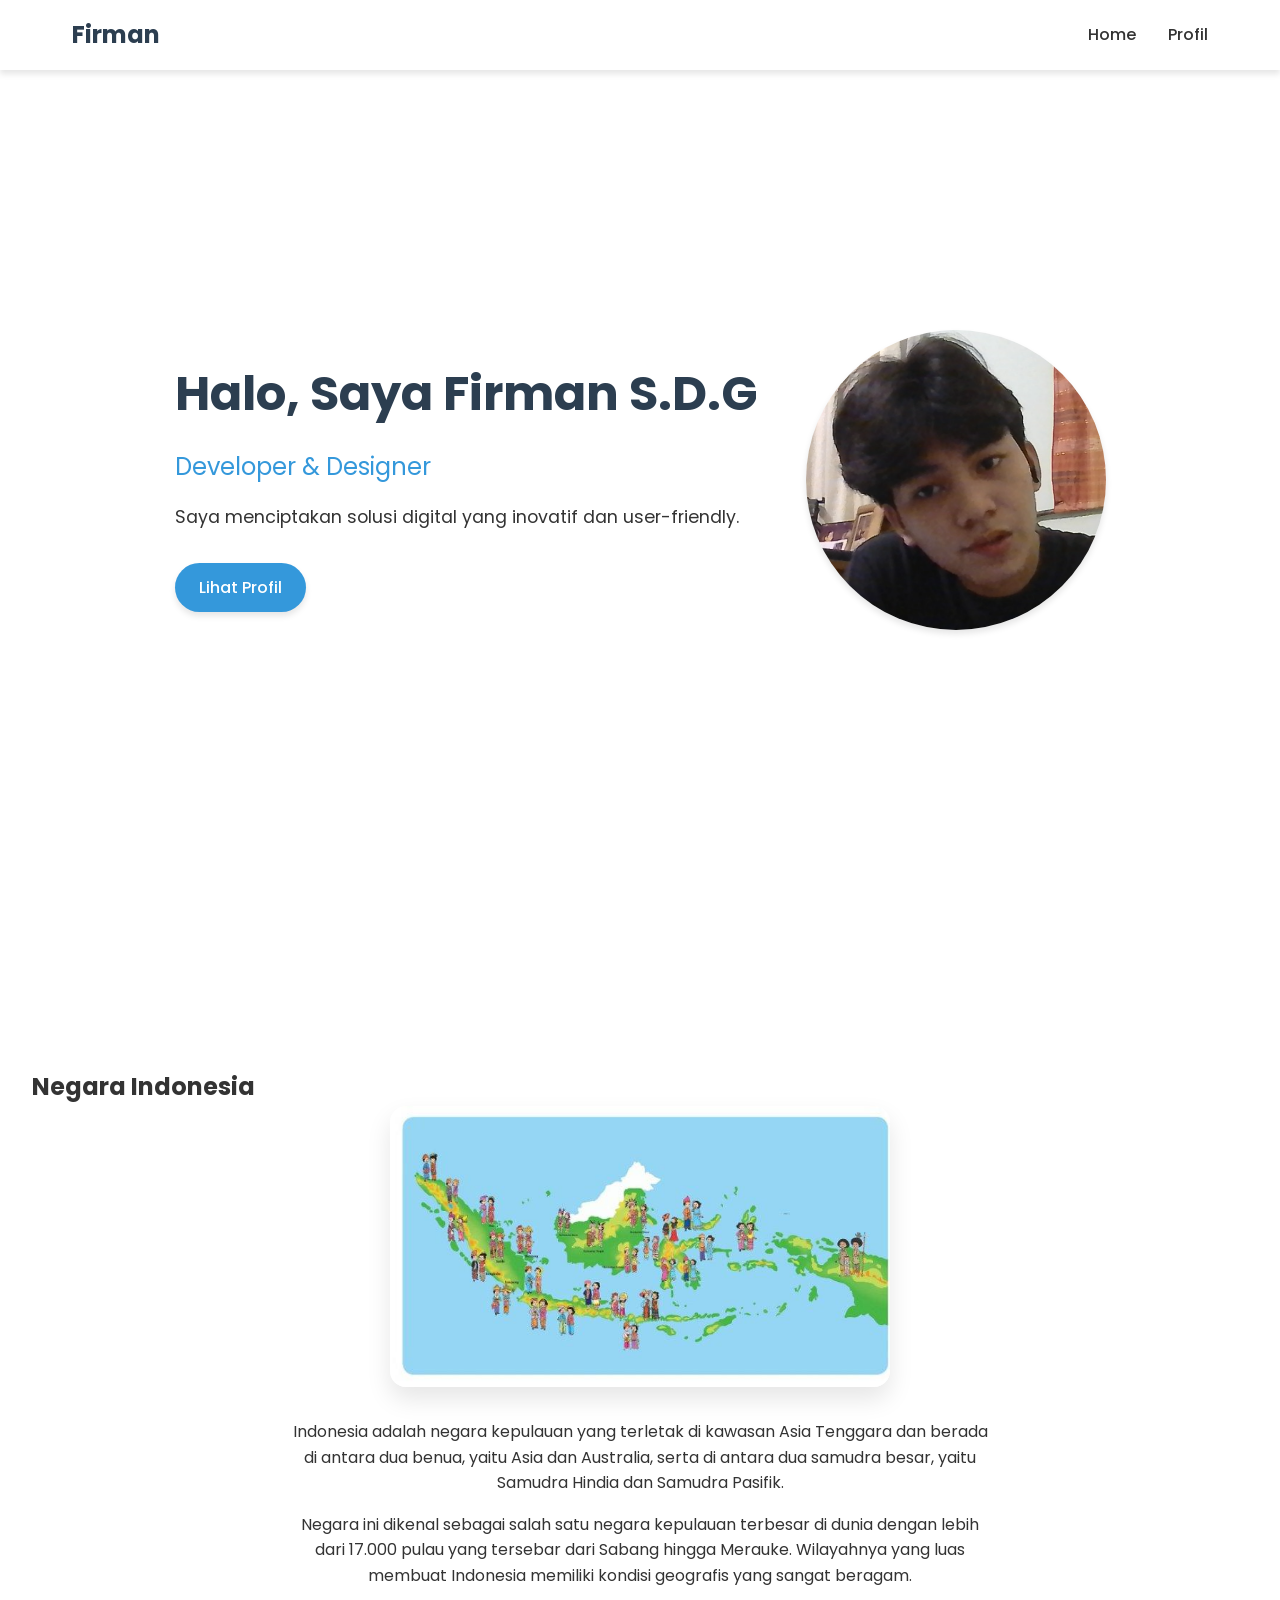
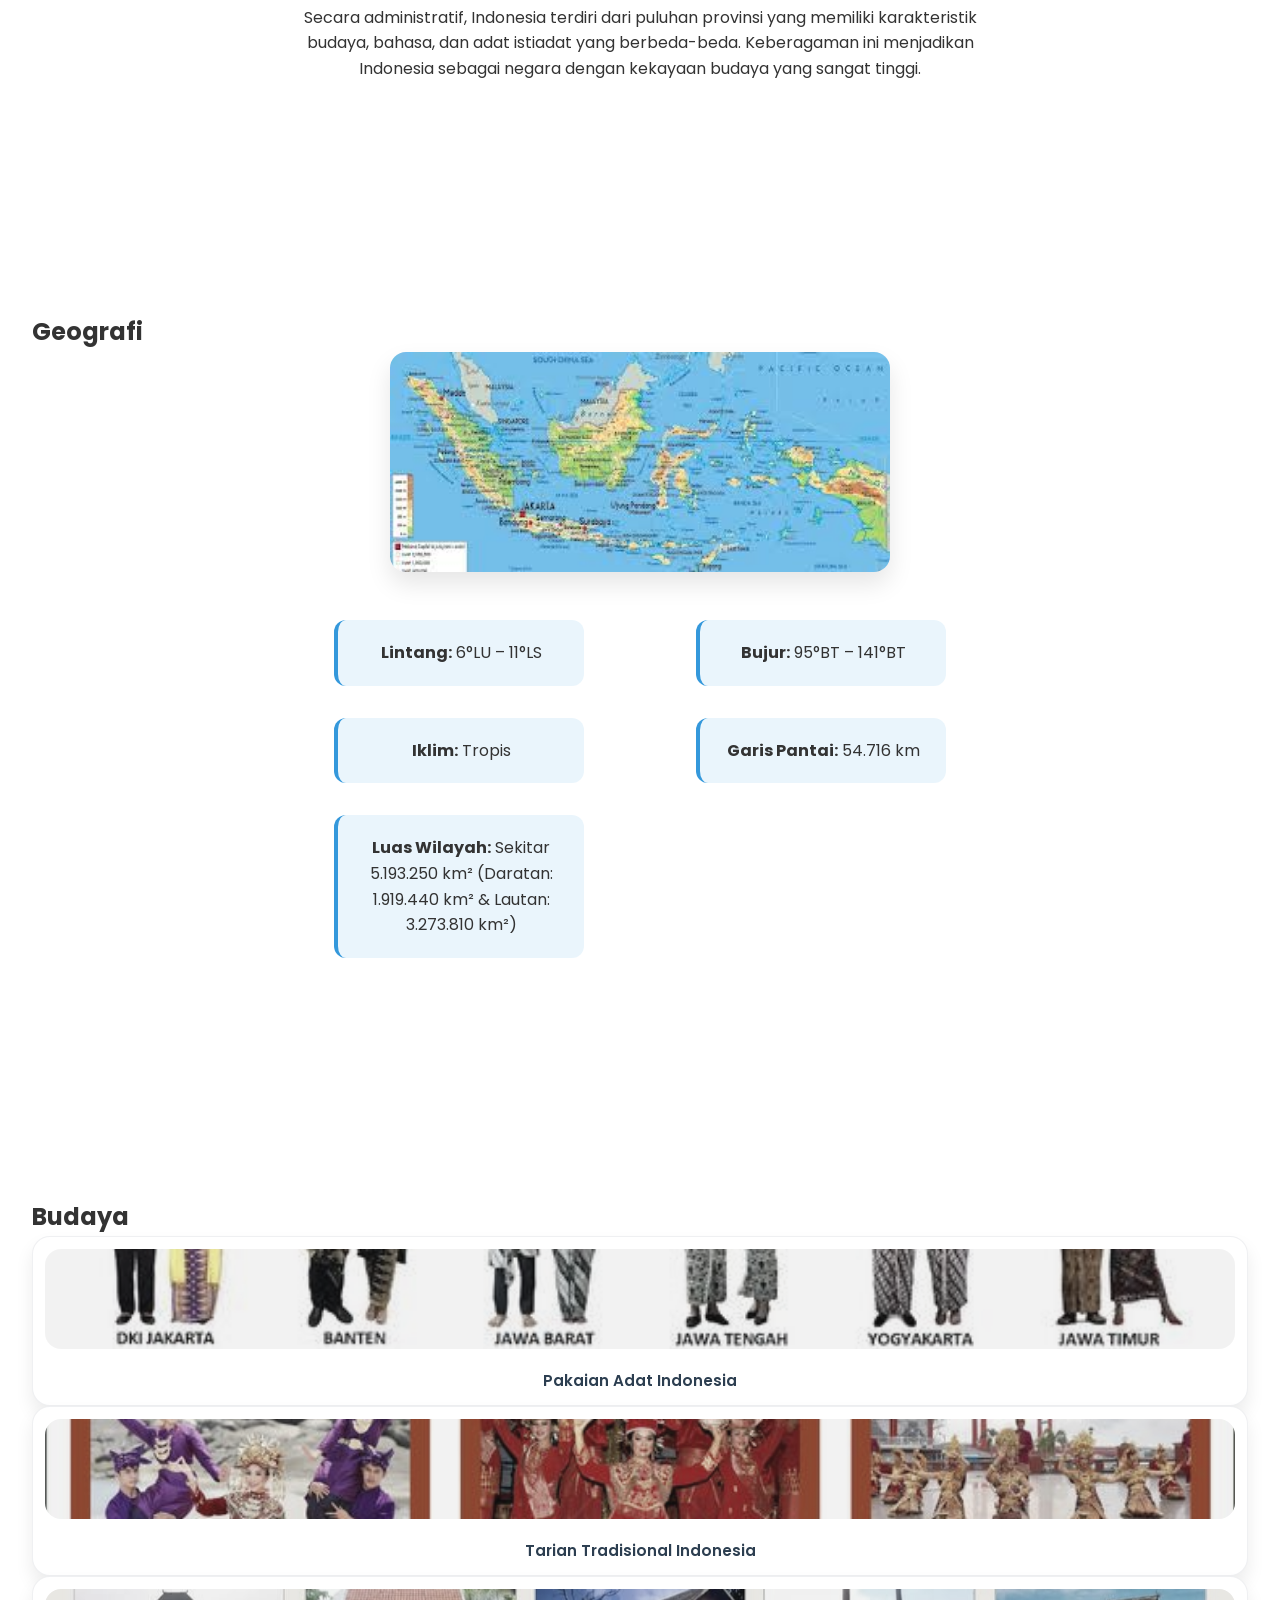
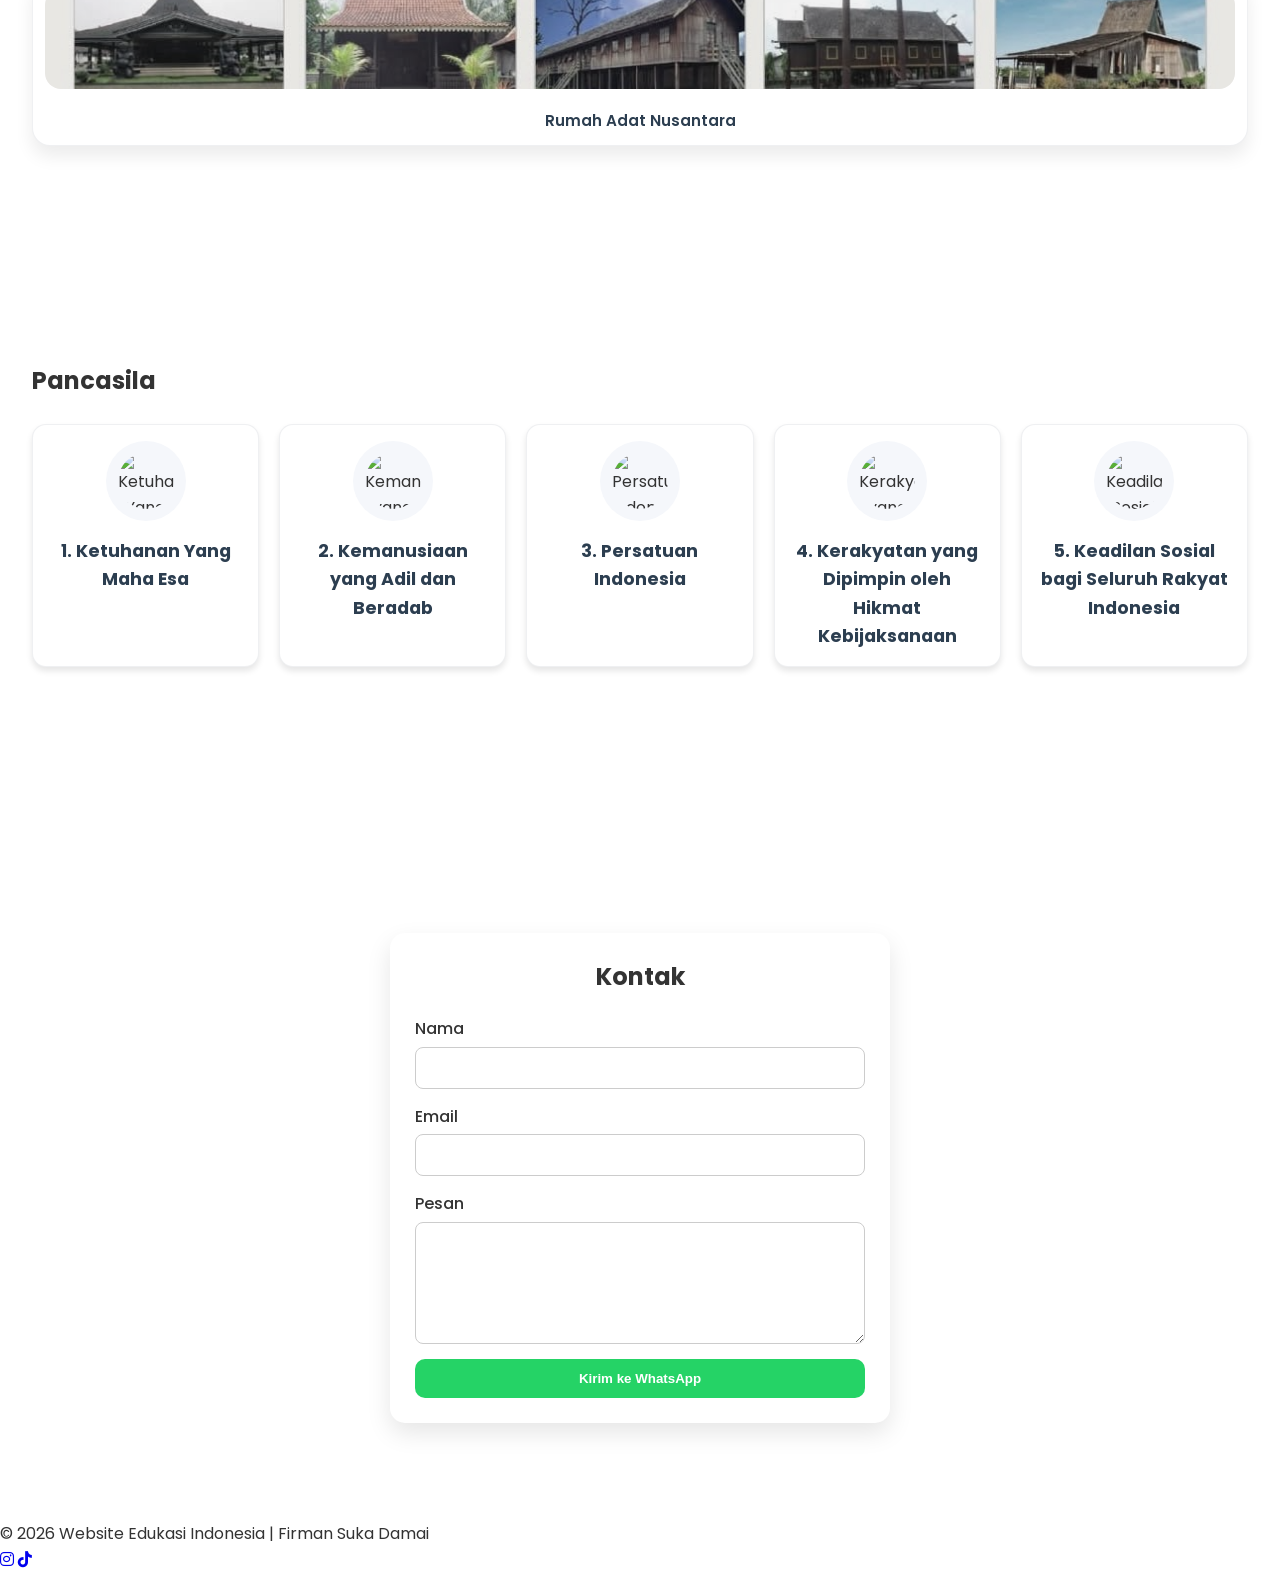
==== commit 197d4d37: "update website" ====
--- a/index.html/index.html
+++ b/index.html/index.html
@@ -42,7 +42,7 @@
                     <a href="profile.html" class="btn-primary">Lihat Profil</a>
                 </div>
                 <div class="slide-image">
-                    <img src="../imagesga/foto-profil.png" alt="Firman - Close Up" class="profile-img">
+                    <img src="../images/foto-profil.png" alt="Firman - Close Up" class="profile-img">
                 </div>
             </div>
         </section>
@@ -144,41 +144,41 @@
 
         <div class="pancasila-card" 
              data-title="Ketuhanan Yang Maha Esa" 
-             data-img="../imagesga/pancasila1.jpg" 
+             data-img="../images/pancasila1.jpg" 
              data-desc="Sila pertama Pancasila menegaskan bahwa Indonesia mengakui adanya Tuhan Yang Maha Esa sebagai sumber dari segala hukum dan nilai kehidupan berbangsa dan bernegara. Sila ini menegaskan bahwa Indonesia adalah negara yang berdasarkan pada kepercayaan kepada Tuhan, namun tetap menjunjung tinggi kebebasan beragama bagi seluruh warga negara.">
-            <img src="../imagesga/pancasila1.jpg" alt="Ketuhanan Yang Maha Esa" class="pancasila-card-logo">
+            <img src="../images/pancasila1.jpg" alt="Ketuhanan Yang Maha Esa" class="pancasila-card-logo">
             <h3>1. Ketuhanan Yang Maha Esa</h3>
         </div>
 
         <div class="pancasila-card" 
              data-title="Kemanusiaan yang Adil dan Beradab" 
-             data-img="../imagesga/pancasila2.jpg" 
+             data-img="../images/pancasila2.jpg" 
              data-desc="Sila kedua Pancasila menegaskan bahwa Indonesia menjunjung tinggi nilai-nilai kemanusiaan yang adil dan beradab. Sila ini menekankan pentingnya menghormati hak asasi manusia, menjaga keadilan sosial, serta memperlakukan sesama manusia dengan sikap yang beradab.">
-            <img src="../imagesga/pancasila2.jpg" alt="Kemanusiaan yang Adil dan Beradab" class="pancasila-card-logo">
+            <img src="../images/pancasila2.jpg" alt="Kemanusiaan yang Adil dan Beradab" class="pancasila-card-logo">
             <h3>2. Kemanusiaan yang Adil dan Beradab</h3>
         </div>
 
         <div class="pancasila-card" 
              data-title="Persatuan Indonesia" 
-             data-img="../imagesga/pancasila3.jpg" 
+             data-img="../images/pancasila3.jpg" 
              data-desc="Sila ketiga Pancasila menegaskan pentingnya persatuan dan kesatuan bangsa Indonesia. Sila ini menekankan bahwa seluruh rakyat Indonesia harus bersatu dalam semangat Bhinneka Tunggal Ika, yang berarti berbagai perbedaan harus dihormati dan dijaga keberagamannya.">
-            <img src="../imagesga/pancasila3.jpg" alt="Persatuan Indonesia" class="pancasila-card-logo">
+            <img src="../images/pancasila3.jpg" alt="Persatuan Indonesia" class="pancasila-card-logo">
             <h3>3. Persatuan Indonesia</h3>
         </div>
 
         <div class="pancasila-card" 
              data-title="Kerakyatan yang Dipimpin oleh Hikmat Kebijaksanaan" 
-             data-img="../imagesga/pancasila4.jpg" 
+             data-img="../images/pancasila4.jpg" 
              data-desc="Sila keempat Pancasila menegaskan bahwa Indonesia menganut sistem pemerintahan yang berdasarkan pada kerakyatan yang dipimpin oleh hikmat kebijaksanaan dalam permusyawaratan/perwakilan. Sila ini menekankan pentingnya demokrasi yang berlandaskan musyawarah untuk mufakat.">
-            <img src="../imagesga/pancasila4.jpg" alt="Kerakyatan yang Dipimpin oleh Hikmat Kebijaksanaan" class="pancasila-card-logo">
+            <img src="../images/pancasila4.jpg" alt="Kerakyatan yang Dipimpin oleh Hikmat Kebijaksanaan" class="pancasila-card-logo">
             <h3>4. Kerakyatan yang Dipimpin oleh Hikmat Kebijaksanaan</h3>
         </div>
 
         <div class="pancasila-card" 
              data-title="Keadilan Sosial bagi Seluruh Rakyat Indonesia" 
-             data-img="../imagesga/pancasila5.jpg" 
+             data-img="../images/pancasila5.jpg" 
              data-desc="Sila kelima Pancasila menegaskan pentingnya keadilan dalam kehidupan masyarakat. Setiap warga negara memiliki hak dan kewajiban yang sama dalam berbagai bidang.">
-            <img src="../imagesga/pancasila5.jpg" alt="Keadilan Sosial bagi Seluruh Rakyat Indonesia" class="pancasila-card-logo">
+            <img src="../images/pancasila5.jpg" alt="Keadilan Sosial bagi Seluruh Rakyat Indonesia" class="pancasila-card-logo">
             <h3>5. Keadilan Sosial bagi Seluruh Rakyat Indonesia</h3>
         </div>
 
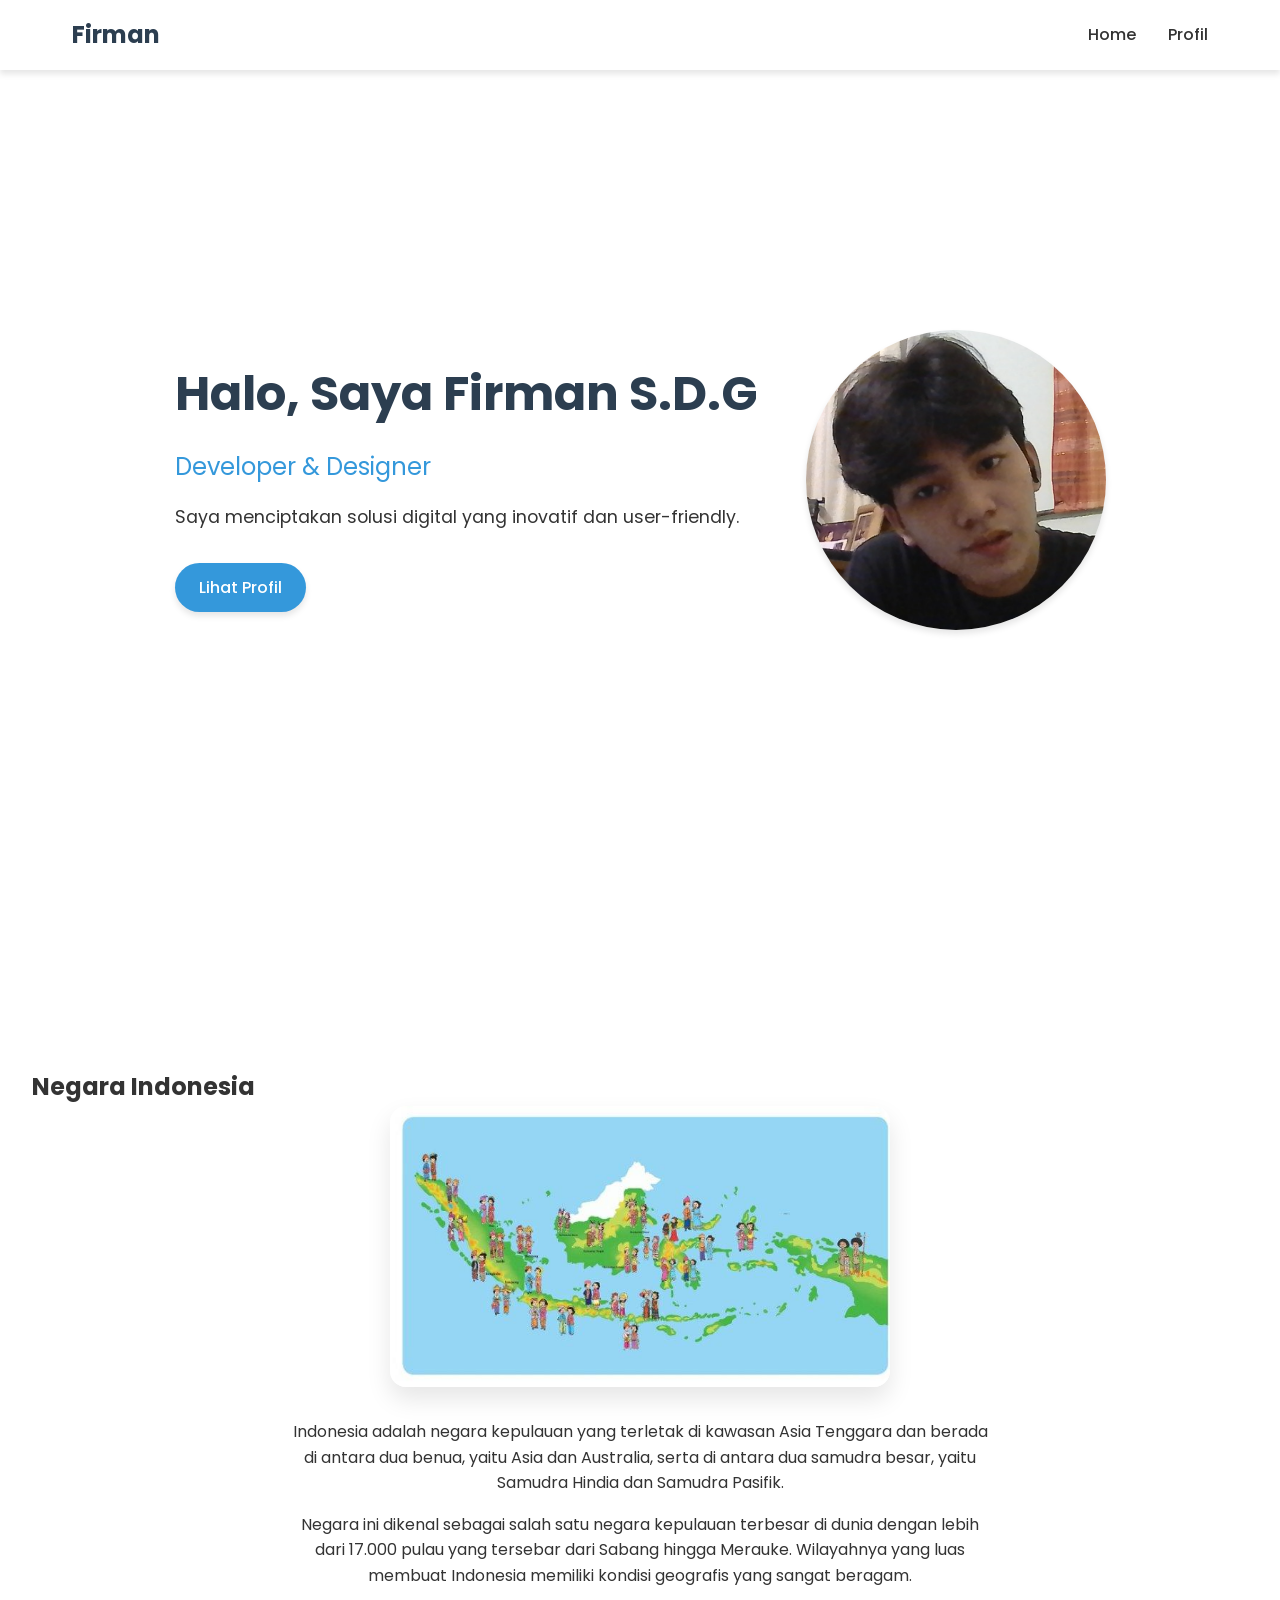
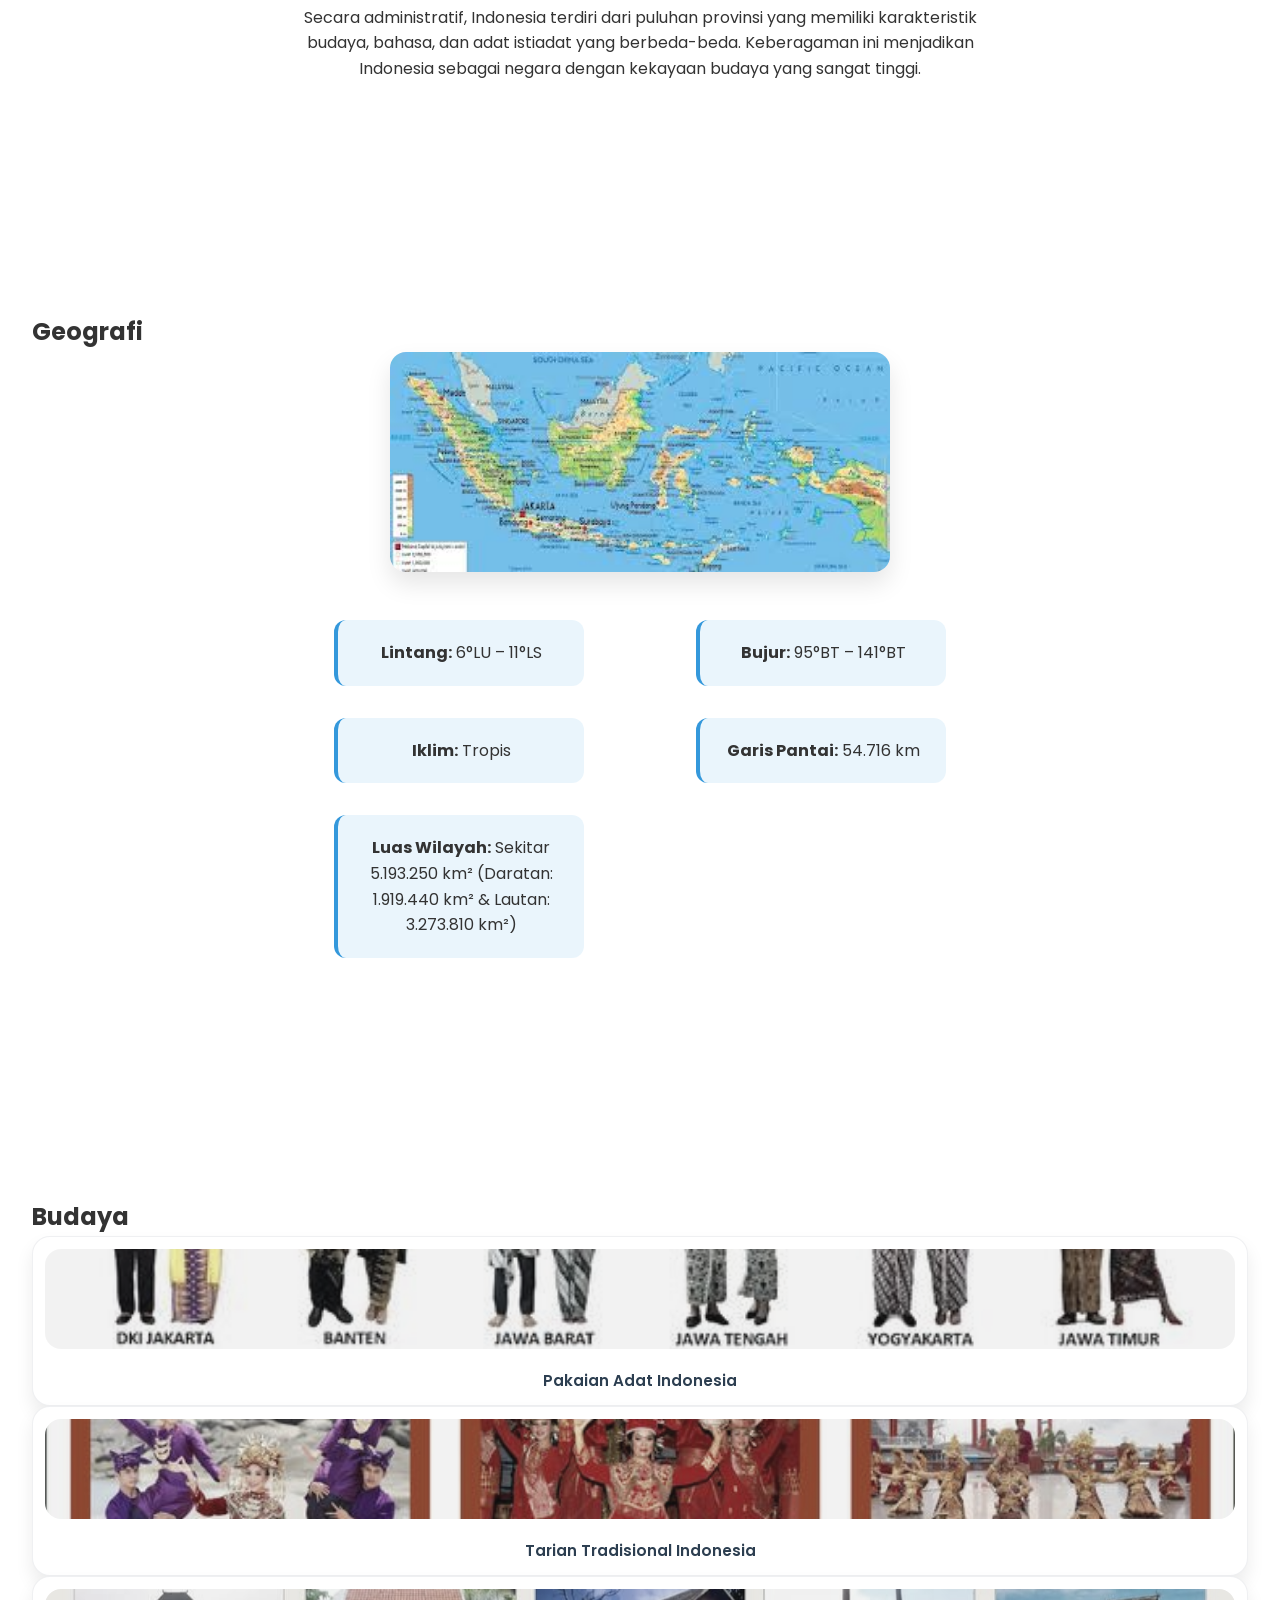
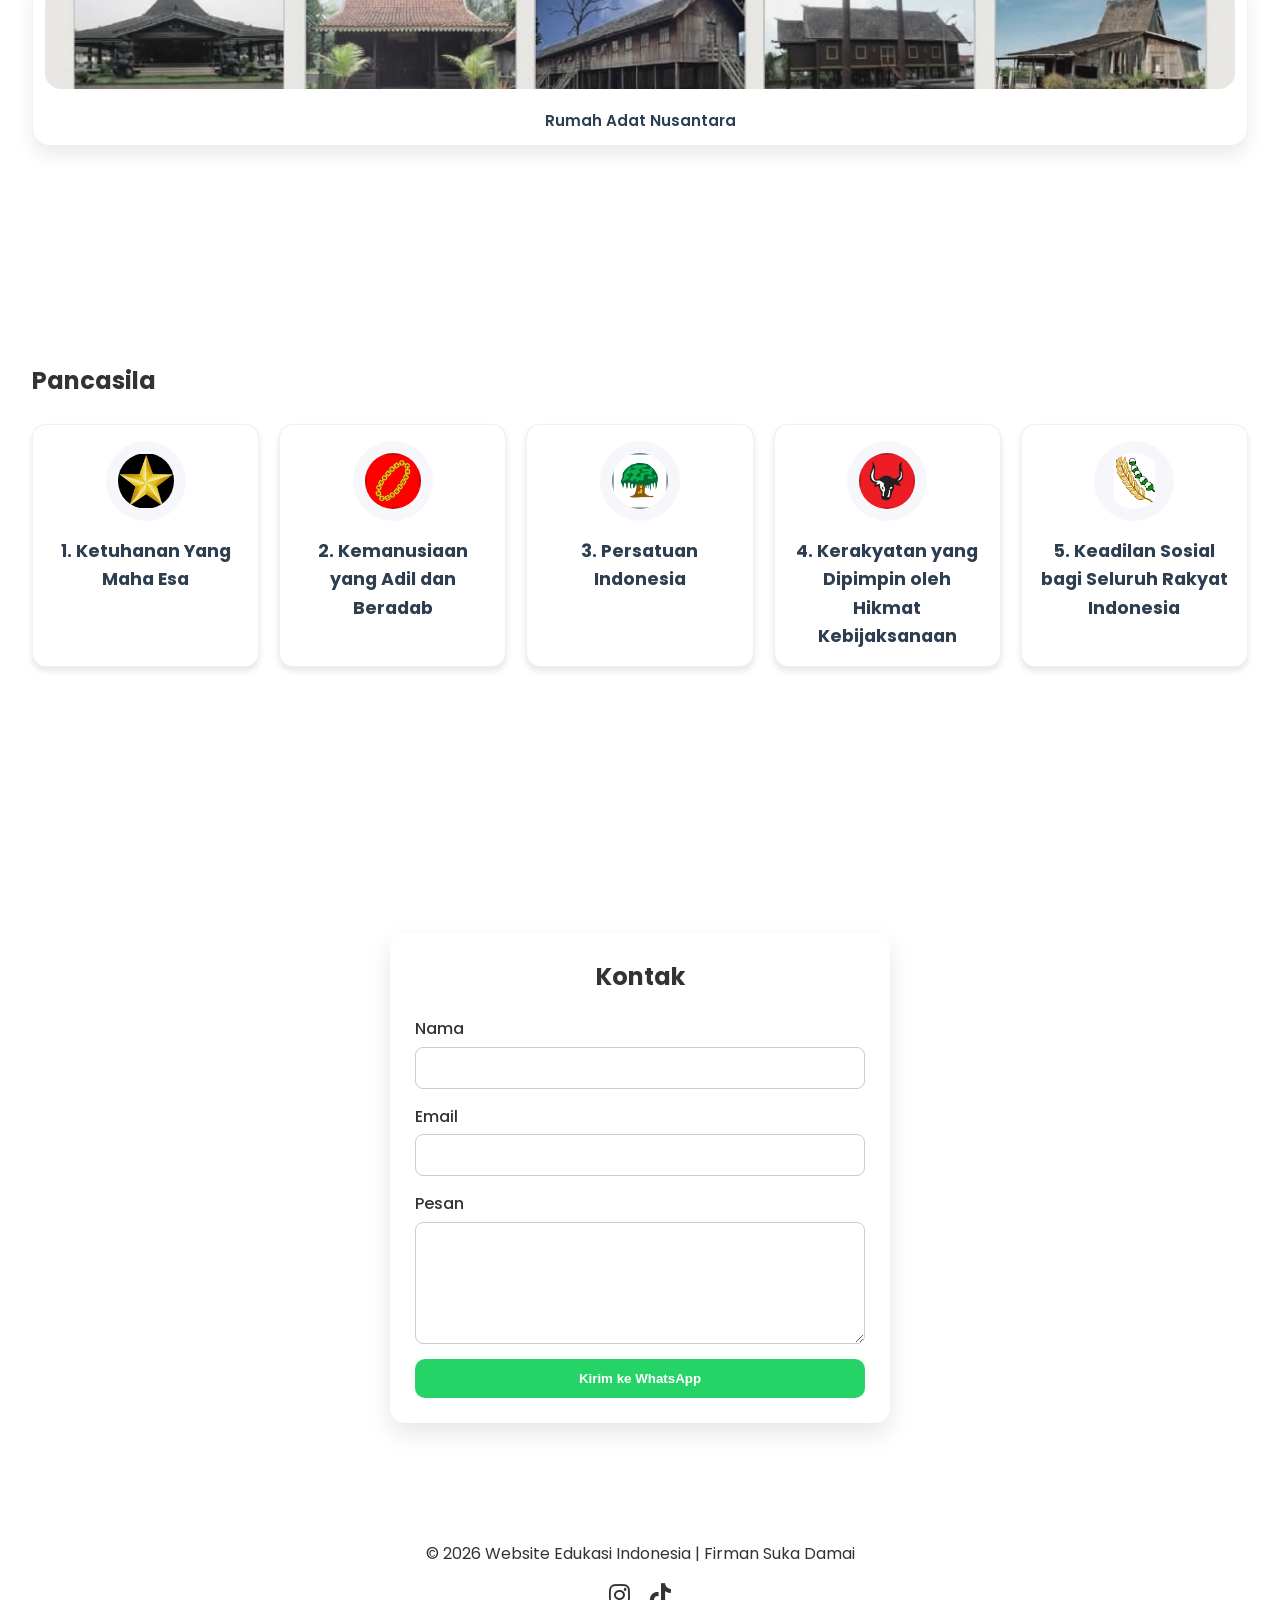
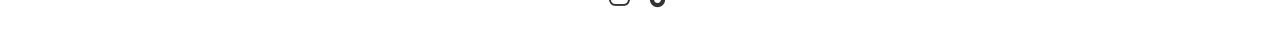
==== commit 3a48794b: "Remove duplicate website assets" ====
--- a/index.html/index.html
+++ b/index.html/index.html
@@ -42,7 +42,7 @@
                     <a href="profile.html" class="btn-primary">Lihat Profil</a>
                 </div>
                 <div class="slide-image">
-                    <img src="../images/foto-profil.png" alt="Firman - Close Up" class="profile-img">
+                    <img src="images/foto-profil.png" alt="Firman - Close Up" class="profile-img">
                 </div>
             </div>
         </section>
@@ -144,41 +144,41 @@
 
         <div class="pancasila-card" 
              data-title="Ketuhanan Yang Maha Esa" 
-             data-img="../images/pancasila1.jpg" 
+             data-img="images/pancasila1.jpg" 
              data-desc="Sila pertama Pancasila menegaskan bahwa Indonesia mengakui adanya Tuhan Yang Maha Esa sebagai sumber dari segala hukum dan nilai kehidupan berbangsa dan bernegara. Sila ini menegaskan bahwa Indonesia adalah negara yang berdasarkan pada kepercayaan kepada Tuhan, namun tetap menjunjung tinggi kebebasan beragama bagi seluruh warga negara.">
-            <img src="../images/pancasila1.jpg" alt="Ketuhanan Yang Maha Esa" class="pancasila-card-logo">
+            <img src="images/pancasila1.jpg" alt="Ketuhanan Yang Maha Esa" class="pancasila-card-logo">
             <h3>1. Ketuhanan Yang Maha Esa</h3>
         </div>
 
         <div class="pancasila-card" 
              data-title="Kemanusiaan yang Adil dan Beradab" 
-             data-img="../images/pancasila2.jpg" 
+             data-img="images/pancasila2.jpg" 
              data-desc="Sila kedua Pancasila menegaskan bahwa Indonesia menjunjung tinggi nilai-nilai kemanusiaan yang adil dan beradab. Sila ini menekankan pentingnya menghormati hak asasi manusia, menjaga keadilan sosial, serta memperlakukan sesama manusia dengan sikap yang beradab.">
-            <img src="../images/pancasila2.jpg" alt="Kemanusiaan yang Adil dan Beradab" class="pancasila-card-logo">
+            <img src="images/pancasila2.jpg" alt="Kemanusiaan yang Adil dan Beradab" class="pancasila-card-logo">
             <h3>2. Kemanusiaan yang Adil dan Beradab</h3>
         </div>
 
         <div class="pancasila-card" 
              data-title="Persatuan Indonesia" 
-             data-img="../images/pancasila3.jpg" 
+             data-img="images/pancasila3.jpg" 
              data-desc="Sila ketiga Pancasila menegaskan pentingnya persatuan dan kesatuan bangsa Indonesia. Sila ini menekankan bahwa seluruh rakyat Indonesia harus bersatu dalam semangat Bhinneka Tunggal Ika, yang berarti berbagai perbedaan harus dihormati dan dijaga keberagamannya.">
-            <img src="../images/pancasila3.jpg" alt="Persatuan Indonesia" class="pancasila-card-logo">
+            <img src="images/pancasila3.jpg" alt="Persatuan Indonesia" class="pancasila-card-logo">
             <h3>3. Persatuan Indonesia</h3>
         </div>
 
         <div class="pancasila-card" 
              data-title="Kerakyatan yang Dipimpin oleh Hikmat Kebijaksanaan" 
-             data-img="../images/pancasila4.jpg" 
+             data-img="images/pancasila4.jpg" 
              data-desc="Sila keempat Pancasila menegaskan bahwa Indonesia menganut sistem pemerintahan yang berdasarkan pada kerakyatan yang dipimpin oleh hikmat kebijaksanaan dalam permusyawaratan/perwakilan. Sila ini menekankan pentingnya demokrasi yang berlandaskan musyawarah untuk mufakat.">
-            <img src="../images/pancasila4.jpg" alt="Kerakyatan yang Dipimpin oleh Hikmat Kebijaksanaan" class="pancasila-card-logo">
+            <img src="images/pancasila4.jpg" alt="Kerakyatan yang Dipimpin oleh Hikmat Kebijaksanaan" class="pancasila-card-logo">
             <h3>4. Kerakyatan yang Dipimpin oleh Hikmat Kebijaksanaan</h3>
         </div>
 
         <div class="pancasila-card" 
              data-title="Keadilan Sosial bagi Seluruh Rakyat Indonesia" 
-             data-img="../images/pancasila5.jpg" 
+             data-img="images/pancasila5.jpg" 
              data-desc="Sila kelima Pancasila menegaskan pentingnya keadilan dalam kehidupan masyarakat. Setiap warga negara memiliki hak dan kewajiban yang sama dalam berbagai bidang.">
-            <img src="../images/pancasila5.jpg" alt="Keadilan Sosial bagi Seluruh Rakyat Indonesia" class="pancasila-card-logo">
+            <img src="images/pancasila5.jpg" alt="Keadilan Sosial bagi Seluruh Rakyat Indonesia" class="pancasila-card-logo">
             <h3>5. Keadilan Sosial bagi Seluruh Rakyat Indonesia</h3>
         </div>
 
--- a/index.html/css/style.css
+++ b/index.html/css/style.css
@@ -929,6 +929,32 @@
     }
 }   
 
+footer {
+    display: flex;
+    flex-direction: column;
+    align-items: center;
+    justify-content: center;
+    text-align: center;
+    padding: 20px;
+    background-color: var(--color-primary);
+    color: var(--color-secondary);
+}
+
+footer p {
+    margin: 0 0 10px;
+}
+
+footer .social-links {
+    display: flex;
+    justify-content: center;
+}
+
+footer .social-links a {
+    margin: 0 10px;
+    color: var(--color-secondary);
+    font-size: 1.5rem;
+}
+
 .contact-container {
     max-width: 500px;
     margin: 50px auto;
